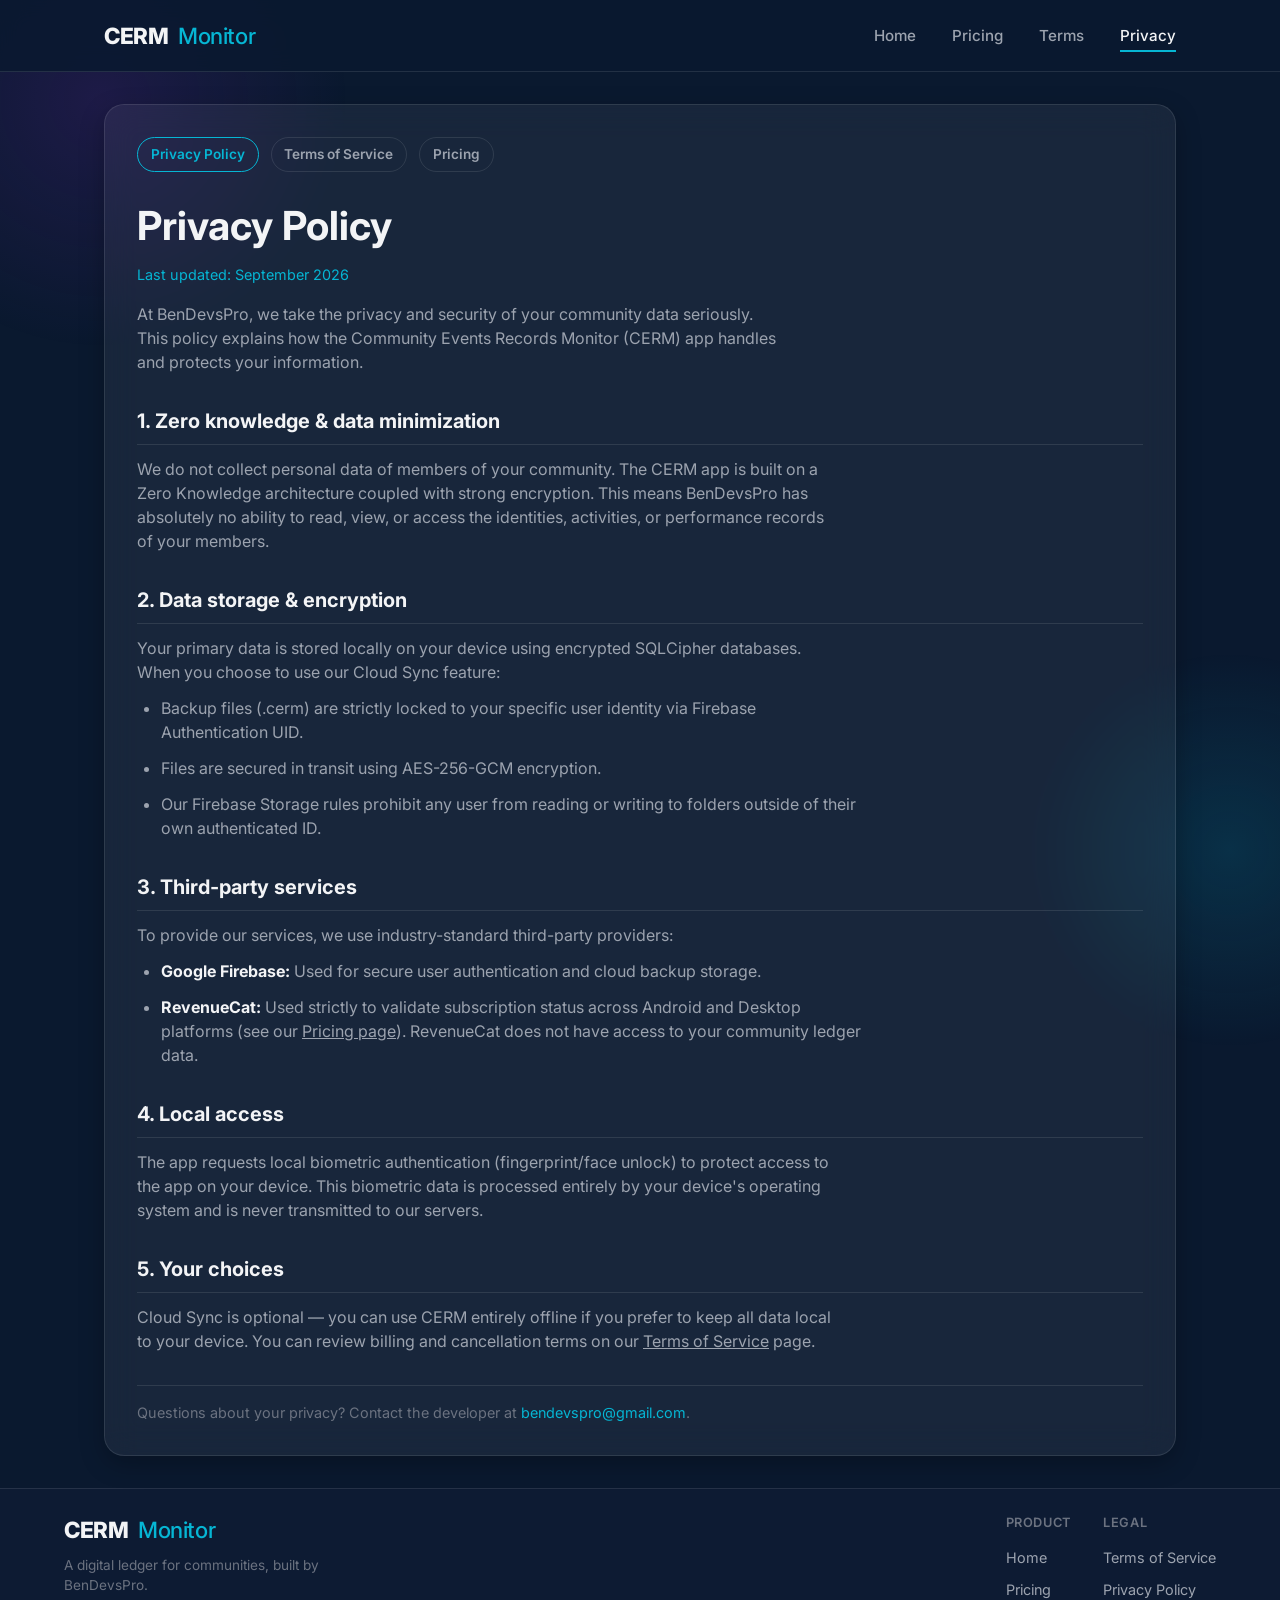
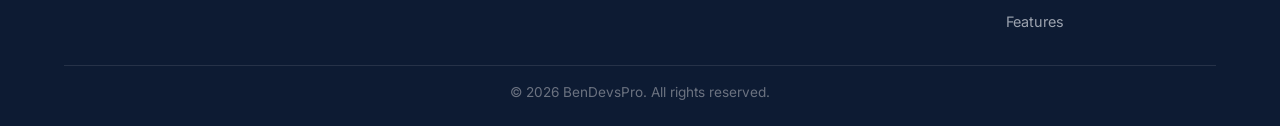
==== privacy-policy.html @ d8074134 "Add files via upload" ====
<!DOCTYPE html>
<html lang="en">
<head>
    <meta charset="UTF-8">
    <meta name="viewport" content="width=device-width, initial-scale=1.0">
    <title>Privacy Policy | CERM</title>
    <meta name="description" content="Privacy Policy for the CERM app — how community data is stored, encrypted, and protected.">
    <link rel="stylesheet" href="styles.css">
    <link href="https://fonts.googleapis.com/css2?family=Inter:wght@400;500;600;800&display=swap" rel="stylesheet">
</head>
<body>
    <a href="#main" class="skip-link">Skip to content</a>

    <header>
        <nav>
            <a href="index.html" class="logo">CERM <span>Monitor</span></a>
            <button class="nav-toggle" aria-label="Toggle navigation" aria-expanded="false">
                <span></span><span></span><span></span>
            </button>
            <ul class="nav-links">
                <li><a href="index.html">Home</a></li>
                <li><a href="subscription.html">Pricing</a></li>
                <li><a href="terms-of-service.html">Terms</a></li>
                <li><a href="privacy-policy.html" class="active">Privacy</a></li>
            </ul>
        </nav>
    </header>

    <main id="main">
        <div class="glass-card legal-content">
            <div class="legal-nav">
                <a href="privacy-policy.html" aria-current="page">Privacy Policy</a>
                <a href="terms-of-service.html">Terms of Service</a>
                <a href="subscription.html">Pricing</a>
            </div>

            <h1>Privacy Policy</h1>
            <div class="last-updated">Last updated: September 2026</div>
            <p class="legal-intro">At BenDevsPro, we take the privacy and security of your community data seriously. This policy explains how the Community Events Records Monitor (CERM) app handles and protects your information.</p>

            <h2>1. Zero knowledge & data minimization</h2>
            <p>We do not collect personal data of members of your community. The CERM app is built on a Zero Knowledge architecture coupled with strong encryption. This means BenDevsPro has absolutely no ability to read, view, or access the identities, activities, or performance records of your members.</p>

            <h2>2. Data storage & encryption</h2>
            <p>Your primary data is stored locally on your device using encrypted SQLCipher databases. When you choose to use our Cloud Sync feature:</p>
            <ul>
                <li>Backup files (.cerm) are strictly locked to your specific user identity via Firebase Authentication UID.</li>
                <li>Files are secured in transit using AES-256-GCM encryption.</li>
                <li>Our Firebase Storage rules prohibit any user from reading or writing to folders outside of their own authenticated ID.</li>
            </ul>

            <h2>3. Third-party services</h2>
            <p>To provide our services, we use industry-standard third-party providers:</p>
            <ul>
                <li><strong>Google Firebase:</strong> Used for secure user authentication and cloud backup storage.</li>
                <li><strong>RevenueCat:</strong> Used strictly to validate subscription status across Android and Desktop platforms (see our <a href="subscription.html">Pricing page</a>). RevenueCat does not have access to your community ledger data.</li>
            </ul>

            <h2>4. Local access</h2>
            <p>The app requests local biometric authentication (fingerprint/face unlock) to protect access to the app on your device. This biometric data is processed entirely by your device's operating system and is never transmitted to our servers.</p>

            <h2>5. Your choices</h2>
            <p>Cloud Sync is optional — you can use CERM entirely offline if you prefer to keep all data local to your device. You can review billing and cancellation terms on our <a href="terms-of-service.html">Terms of Service</a> page.</p>

            <div class="legal-contact">
                Questions about your privacy? Contact the developer at <a href="mailto:bendevspro@gmail.com">bendevspro@gmail.com</a>.
            </div>
        </div>
    </main>

    <footer>
        <div class="footer-inner">
            <div class="footer-brand">
                <a href="index.html" class="logo">CERM <span>Monitor</span></a>
                <p class="footer-tagline">A digital ledger for communities, built by BenDevsPro.</p>
            </div>
            <div class="footer-links-group">
                <div class="footer-col">
                    <h4>Product</h4>
                    <ul>
                        <li><a href="index.html">Home</a></li>
                        <li><a href="subscription.html">Pricing</a></li>
                        <li><a href="index.html#features">Features</a></li>
                    </ul>
                </div>
                <div class="footer-col">
                    <h4>Legal</h4>
                    <ul>
                        <li><a href="terms-of-service.html">Terms of Service</a></li>
                        <li><a href="privacy-policy.html">Privacy Policy</a></li>
                    </ul>
                </div>
            </div>
        </div>
        <p class="footer-bottom">&copy; 2026 BenDevsPro. All rights reserved.</p>
    </footer>

    <script src="script.js"></script>
</body>
</html>
---- styles.css ----
:root {
    /* Brand Colors */
    --navy-bg: #0A192F;
    --navy-card: #112240;
    --purple-grad-start: #6B21A8;
    --purple-grad-end: #3B0764;
    --cyan-accent: #06B6D4;
    --emerald-success: #10B981;
    --amber-accent: #F59E0B;
    --text-primary: #F3F4F6;
    --text-secondary: #9CA3AF;
    --text-muted: #6B7280;

    /* Glassmorphism Variables - Adjusted for better contrast */
    --glass-bg: rgba(255, 255, 255, 0.06);
    --glass-bg-solid: #0D1B33;
    --glass-border: rgba(255, 255, 255, 0.1);

    /* Rhythm */
    --radius-sm: 8px;
    --radius-md: 14px;
    --radius-lg: 20px;
    --header-h: 72px;
}

* {
    margin: 0;
    padding: 0;
    box-sizing: border-box;
    font-family: 'Inter', -apple-system, BlinkMacSystemFont, "Segoe UI", Roboto, sans-serif;
}

html {
    scroll-behavior: smooth;
    scroll-padding-top: calc(var(--header-h) + 16px);
}

body {
    background-color: var(--navy-bg);
    color: var(--text-primary);
    line-height: 1.5; /* Reduced from 1.65 for tighter precision */
    overflow-x: hidden;
}

a { color: inherit; }

/* Skip link (a11y) */
.skip-link {
    position: absolute;
    top: -100px;
    left: 1rem;
    background: var(--cyan-accent);
    color: var(--navy-bg);
    padding: 0.6rem 1rem;
    border-radius: var(--radius-sm);
    font-weight: 600;
    z-index: 2000;
    transition: top 0.2s ease;
}
.skip-link:focus { top: 1rem; }

:focus-visible {
    outline: 2px solid var(--cyan-accent);
    outline-offset: 3px;
    border-radius: 4px;
}

/* Background Ambient Glow */
body::before {
    content: '';
    position: fixed;
    top: -150px;
    left: -150px;
    width: 500px;
    height: 500px;
    background: radial-gradient(circle, rgba(107, 33, 168, 0.2) 0%, rgba(10, 25, 47, 0) 70%);
    z-index: -1;
}

body::after {
    content: '';
    position: fixed;
    bottom: -150px;
    right: -150px;
    width: 400px;
    height: 400px;
    background: radial-gradient(circle, rgba(6, 182, 212, 0.15) 0%, rgba(10, 25, 47, 0) 70%);
    z-index: -1;
}

/* ============ Navigation ============ */
header {
    background: rgba(10, 25, 47, 0.85);
    backdrop-filter: blur(12px);
    -webkit-backdrop-filter: blur(12px);
    border-bottom: 1px solid var(--glass-border);
    position: fixed;
    width: 100%;
    top: 0;
    z-index: 1000;
    height: var(--header-h);
    display: flex;
    align-items: center;
}

nav {
    display: flex;
    justify-content: space-between;
    align-items: center;
    padding: 0 5%;
    max-width: 1200px;
    width: 100%;
    margin: 0 auto;
    position: relative;
}

.logo {
    font-size: 1.4rem;
    font-weight: 800;
    color: var(--text-primary);
    text-decoration: none;
    display: flex;
    align-items: center;
    gap: 10px;
    letter-spacing: -0.02em;
}

.logo span {
    color: var(--cyan-accent);
    font-weight: 500;
}

.nav-links {
    display: flex;
    list-style: none;
    gap: 2.25rem;
    align-items: center;
}

.nav-links a {
    color: var(--text-secondary);
    text-decoration: none;
    font-weight: 500;
    font-size: 0.95rem;
    position: relative;
    padding: 0.3rem 0;
    transition: color 0.25s ease;
}

.nav-links a::after {
    content: '';
    position: absolute;
    left: 0;
    bottom: -2px;
    width: 0;
    height: 2px;
    background: var(--cyan-accent);
    transition: width 0.25s ease;
}

.nav-links a:hover, .nav-links a.active {
    color: var(--text-primary);
}

.nav-links a:hover::after, .nav-links a.active::after {
    width: 100%;
}

/* Hamburger toggle (hidden on desktop) */
.nav-toggle {
    display: none;
    background: transparent;
    border: none;
    cursor: pointer;
    width: 40px;
    height: 40px;
    padding: 8px;
    flex-direction: column;
    justify-content: space-between;
    z-index: 1100;
}

.nav-toggle span {
    display: block;
    height: 2px;
    width: 100%;
    background: var(--text-primary);
    border-radius: 2px;
    transition: transform 0.28s ease, opacity 0.28s ease;
}

.nav-toggle[aria-expanded="true"] span:nth-child(1) {
    transform: translateY(9px) rotate(45deg);
}
.nav-toggle[aria-expanded="true"] span:nth-child(2) {
    opacity: 0;
}
.nav-toggle[aria-expanded="true"] span:nth-child(3) {
    transform: translateY(-9px) rotate(-45deg);
}

/* ============ Buttons ============ */
.btn {
    padding: 0.7rem 1.4rem;
    border-radius: var(--radius-sm);
    text-decoration: none;
    font-weight: 600;
    font-size: 0.95rem;
    transition: transform 0.2s ease, box-shadow 0.2s ease, background 0.2s ease;
    cursor: pointer;
    border: none;
    display: inline-flex;
    align-items: center;
    justify-content: center;
    gap: 0.5rem;
}

.btn-primary {
    background: linear-gradient(135deg, var(--purple-grad-start), var(--purple-grad-end));
    color: white;
    box-shadow: 0 4px 15px rgba(107, 33, 168, 0.4);
}

.btn-primary:hover {
    transform: translateY(-2px);
    box-shadow: 0 6px 20px rgba(107, 33, 168, 0.6);
}

.btn-outline {
    background: transparent;
    border: 1px solid var(--cyan-accent);
    color: var(--cyan-accent);
}

.btn-outline:hover {
    background: rgba(6, 182, 212, 0.1);
    transform: translateY(-2px);
}

.btn:active { transform: translateY(0); }

/* ============ Layout Utilities ============ */
main {
    margin-top: var(--header-h);
    min-height: calc(100vh - var(--header-h) - 100px);
    padding: 2rem 5%;
    max-width: 1200px;
    margin-left: auto;
    margin-right: auto;
}

.glass-card {
    background: var(--glass-bg);
    backdrop-filter: blur(16px);
    -webkit-backdrop-filter: blur(16px);
    border: 1px solid var(--glass-border);
    border-radius: var(--radius-lg);
    padding: 2rem;
    box-shadow: 0 8px 24px rgba(0,0,0, 0.25);
}

/* ============ Hero ============ */
.hero {
    text-align: center;
    padding: 2rem 0 2.5rem;
}

.hero-eyebrow {
    color: var(--cyan-accent);
    font-weight: 600;
    font-size: 0.9rem;
    margin-bottom: 0.75rem;
    display: inline-block;
}

.hero h1 {
    font-size: clamp(2.2rem, 5vw, 3.5rem);
    line-height: 1.15;
    margin-bottom: 1rem;
    letter-spacing: -0.02em;
}

.hero h1 .accent { color: var(--cyan-accent); }

.hero p {
    color: var(--text-secondary);
    font-size: clamp(1.05rem, 2vw, 1.2rem);
    max-width: 600px;
    margin: 0 auto 2rem auto;
}

.hero-actions {
    display: flex;
    gap: 1rem;
    justify-content: center;
    flex-wrap: wrap;
}

.hero-stats {
    display: flex;
    gap: 2rem;
    justify-content: center;
    margin-top: 2.5rem;
    flex-wrap: wrap;
}

.hero-stats div {
    text-align: center;
}

.hero-stats strong {
    display: block;
    font-size: 1.6rem;
    color: var(--text-primary);
}

.hero-stats span {
    color: var(--text-muted);
    font-size: 0.85rem;
}

/* ============ Feature / Section Cards ============ */
.section-heading {
    text-align: center;
    margin-bottom: 1.5rem;
}

.section-heading h2 {
    font-size: clamp(1.6rem, 3vw, 2.1rem);
    margin-bottom: 0.5rem;
}

.section-heading p {
    color: var(--text-secondary);
    max-width: 520px;
    margin: 0 auto;
}

.feature-grid {
    display: grid;
    grid-template-columns: repeat(auto-fit, minmax(280px, 1fr));
    gap: 1.25rem;
    margin-top: 1.5rem;
}

.feature-card {
    background: var(--glass-bg);
    backdrop-filter: blur(16px);
    -webkit-backdrop-filter: blur(16px);
    border: 1px solid var(--glass-border);
    border-radius: var(--radius-lg);
    padding: 1.5rem;
    transition: transform 0.25s ease, border-color 0.25s ease;
}

.feature-card:hover {
    transform: translateY(-4px);
    border-color: rgba(6, 182, 212, 0.45);
}

.feature-icon {
    width: 40px;
    height: 40px;
    border-radius: 10px;
    display: flex;
    align-items: center;
    justify-content: center;
    font-size: 1.2rem;
    margin-bottom: 1rem;
}

.feature-card h3 {
    font-size: 1.1rem;
    margin-bottom: 0.5rem;
    color: var(--text-primary);
}

.feature-card p {
    color: var(--text-secondary);
    font-size: 0.95rem;
}

/* CTA banner */
.cta-banner {
    margin-top: 2.5rem;
    text-align: center;
    padding: 2rem 1.5rem;
    border-radius: var(--radius-lg);
    background: linear-gradient(135deg, rgba(107, 33, 168, 0.35), rgba(6, 182, 212, 0.15));
    border: 1px solid var(--glass-border);
}

.cta-banner h2 {
    font-size: clamp(1.4rem, 3vw, 1.9rem);
    margin-bottom: 0.5rem;
}

.cta-banner p {
    color: var(--text-secondary);
    margin-bottom: 1.5rem;
}

/* ============ Typography for Legal Pages ============ */
.legal-content h1 {
    font-size: clamp(2rem, 4vw, 2.5rem);
    margin-bottom: 0.5rem;
    color: var(--text-primary);
}

.legal-content .last-updated {
    color: var(--cyan-accent);
    margin-bottom: 1rem;
    font-size: 0.9rem;
}

.legal-content .legal-intro {
    color: var(--text-secondary);
    margin-bottom: 2rem;
    max-width: 640px;
}

.legal-content h2 {
    color: var(--text-primary);
    margin-top: 2rem;
    margin-bottom: 0.75rem;
    font-size: 1.25rem;
    border-bottom: 1px solid var(--glass-border);
    padding-bottom: 0.5rem;
}

.legal-content p, .legal-content li {
    color: var(--text-secondary);
    margin-bottom: 0.75rem;
    max-width: 70ch;
}

.legal-content ul {
    margin-left: 1.5rem;
    margin-bottom: 1.5rem;
}

.legal-content strong { color: var(--text-primary); }

.legal-nav {
    display: flex;
    gap: 0.75rem;
    flex-wrap: wrap;
    margin-bottom: 1.5rem;
}

.legal-nav a {
    text-decoration: none;
    font-size: 0.85rem;
    font-weight: 600;
    color: var(--text-secondary);
    padding: 0.4rem 0.8rem;
    border-radius: 20px;
    border: 1px solid var(--glass-border);
    transition: all 0.2s ease;
}

.legal-nav a:hover, .legal-nav a[aria-current="page"] {
    color: var(--cyan-accent);
    border-color: var(--cyan-accent);
}

.legal-contact {
    margin-top: 2rem;
    padding-top: 1rem;
    border-top: 1px solid var(--glass-border);
    font-size: 0.9rem;
    color: var(--text-muted);
}

.legal-contact a {
    color: var(--cyan-accent);
    text-decoration: none;
}

/* ============ Pricing ============ */
.pricing-grid {
    display: grid;
    grid-template-columns: repeat(auto-fit, minmax(260px, 1fr));
    gap: 1.25rem;
    margin-top: 2rem;
    align-items: stretch;
}

.pricing-card {
    text-align: center;
    transition: transform 0.3s ease, border-color 0.3s ease;
    display: flex;
    flex-direction: column;
    padding: 1.5rem;
}

.pricing-card:hover {
    transform: translateY(-4px);
}

.pricing-card h3 {
    font-size: 1.1rem;
    letter-spacing: 0.01em;
}

.price {
    font-size: 2.5rem;
    font-weight: 800;
    color: var(--text-primary);
    margin: 0.5rem 0 0.25rem;
}

.price-sub {
    color: var(--cyan-accent);
    font-size: 0.85rem;
    min-height: 1.2em;
}

.features-list {
    list-style: none;
    margin: 1.5rem 0;
    text-align: left;
    color: var(--text-secondary);
    flex-grow: 1;
}

.features-list li {
    margin-bottom: 0.6rem;
    display: flex;
    align-items: flex-start;
    gap: 10px;
    font-size: 0.95rem;
}

.features-list li::before {
    content: '✓';
    color: var(--emerald-success);
    font-weight: bold;
    flex-shrink: 0;
}

.tier-gold {
    border: 1px solid rgba(245, 158, 11, 0.3);
}

.tier-platinum {
    border: 1px solid var(--cyan-accent);
    box-shadow: 0 0 25px rgba(6, 182, 212, 0.15);
    position: relative;
}

.tier-badge {
    background: var(--cyan-accent);
    color: var(--navy-bg);
    padding: 3px 10px;
    border-radius: 20px;
    font-size: 0.75rem;
    font-weight: 700;
    display: inline-block;
    margin-bottom: 8px;
    letter-spacing: 0.02em;
    align-self: center;
}

.pricing-note {
    text-align: center;
    color: var(--text-muted);
    font-size: 0.9rem;
    margin-top: 2rem;
}

.pricing-note a {
    color: var(--cyan-accent);
    text-decoration: none;
}

/* ============ Footer ============ */
footer {
    border-top: 1px solid var(--glass-border);
    padding: 1.5rem 5% 1.5rem;
    background: var(--glass-bg-solid);
}

.footer-inner {
    max-width: 1200px;
    margin: 0 auto;
    display: flex;
    justify-content: space-between;
    align-items: flex-start;
    flex-wrap: wrap;
    gap: 2rem;
}

.footer-brand .logo { margin-bottom: 0.5rem; }

.footer-tagline {
    color: var(--text-muted);
    font-size: 0.85rem;
    max-width: 260px;
}

.footer-links-group {
    display: flex;
    gap: 2rem;
    flex-wrap: wrap;
}

.footer-col h4 {
    font-size: 0.8rem;
    text-transform: uppercase;
    letter-spacing: 0.05em;
    color: var(--text-muted);
    margin-bottom: 0.75rem;
    font-weight: 600;
}

.footer-col ul {
    list-style: none;
}

.footer-col li {
    margin-bottom: 0.5rem;
}

.footer-col a {
    color: var(--text-secondary);
    text-decoration: none;
    font-size: 0.9rem;
    transition: color 0.2s ease;
}

.footer-col a:hover { color: var(--cyan-accent); }

.footer-bottom {
    max-width: 1200px;
    margin: 1.5rem auto 0;
    padding-top: 1rem;
    border-top: 1px solid var(--glass-border);
    color: var(--text-muted);
    font-size: 0.85rem;
    text-align: center;
}

/* ============ Mobile Responsive ============ */
@media (max-width: 860px) {
    .nav-toggle {
        display: flex;
    }

    .nav-links {
        position: fixed;
        top: var(--header-h);
        left: 0;
        right: 0;
        flex-direction: column;
        align-items: flex-start;
        gap: 0;
        background: var(--glass-bg-solid);
        border-bottom: 1px solid var(--glass-border);
        max-height: 0;
        overflow: hidden;
        transition: max-height 0.3s ease;
    }

    .nav-links.open {
        max-height: 400px;
    }

    .nav-links li {
        width: 100%;
    }

    .nav-links a {
        display: block;
        width: 100%;
        padding: 1rem 5%;
        border-bottom: 1px solid rgba(255,255,255,0.05);
    }

    .nav-links a::after { display: none; }

    main {
        padding: 2rem 6%;
    }

    .glass-card, .feature-card {
        padding: 1.25rem;
    }

    .hero-actions {
        flex-direction: column;
        align-items: stretch;
    }

    .hero-actions .btn {
        width: 100%;
    }

    .footer-inner {
        flex-direction: column;
    }

    .footer-links-group {
        gap: 2rem;
    }

    .pricing-card:hover {
        transform: none;
    }
}

@media (max-width: 480px) {
    .hero-stats {
        gap: 1.25rem;
    }
}
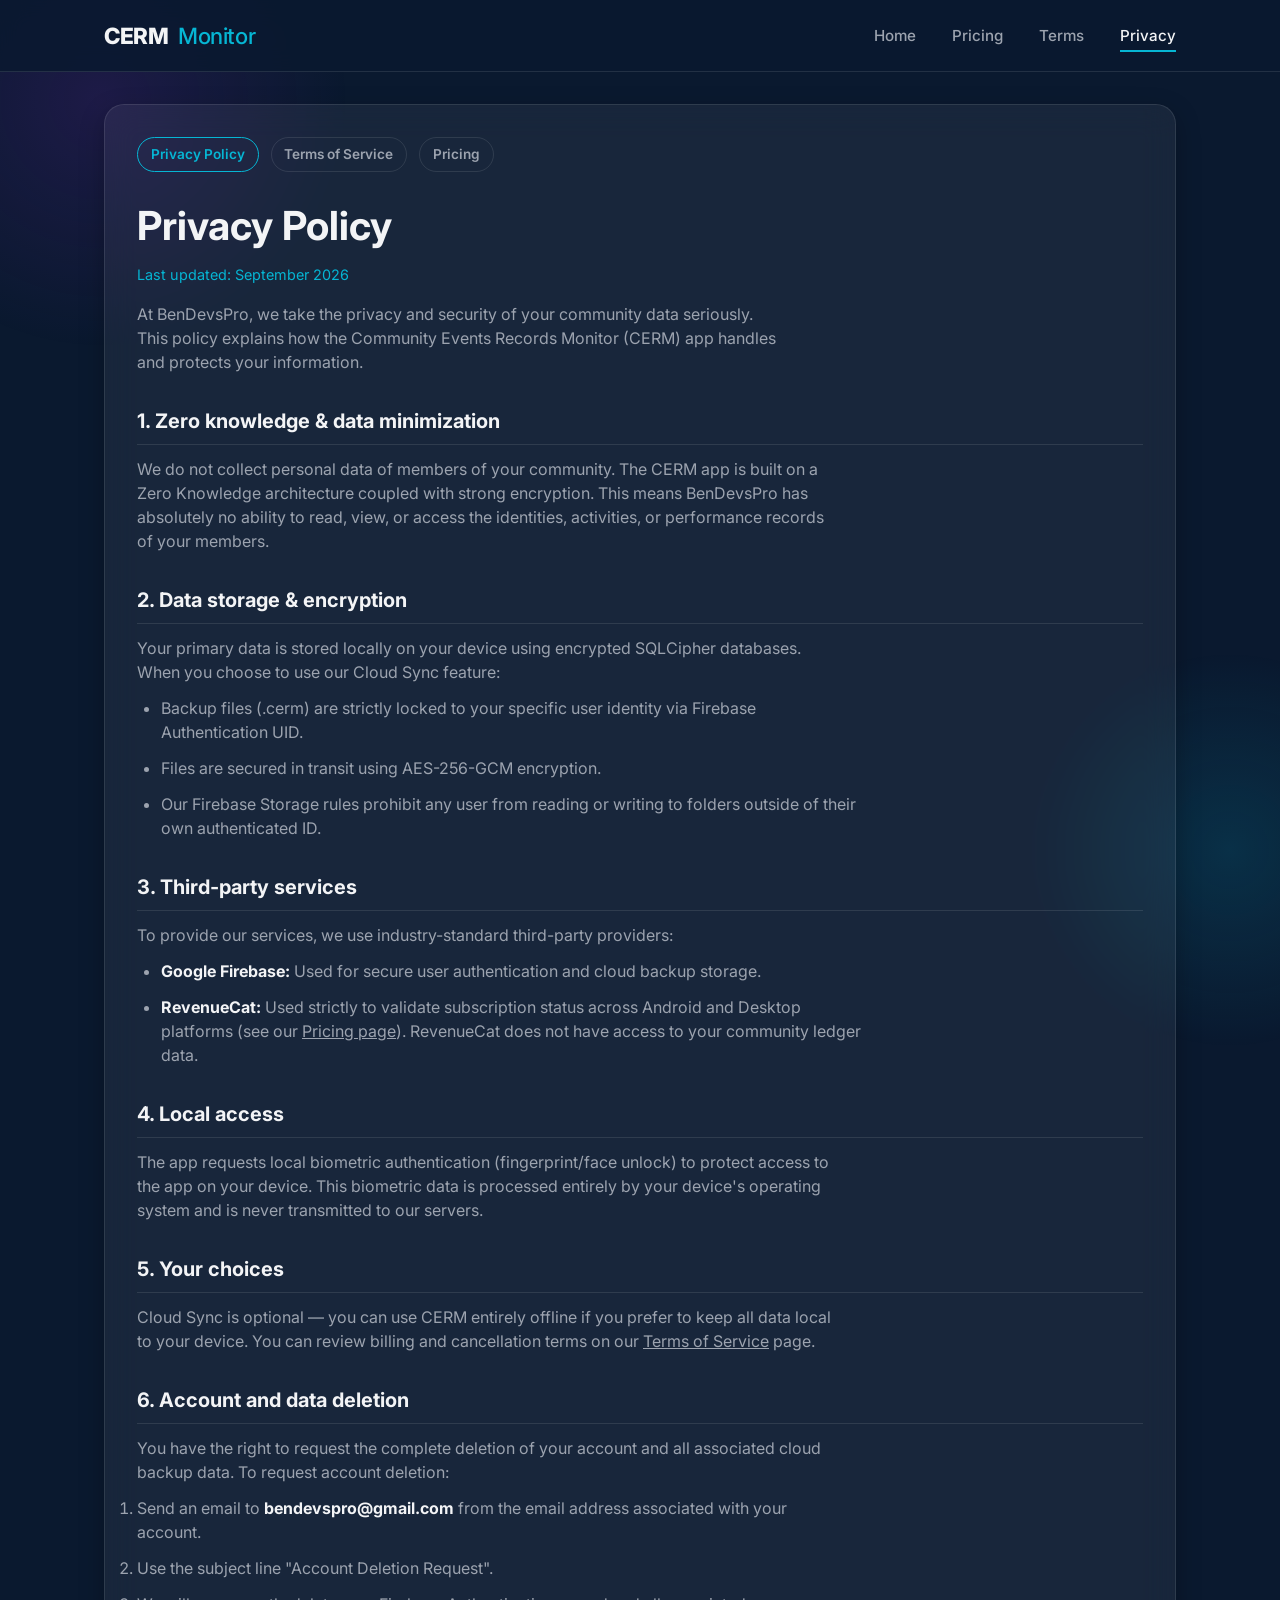
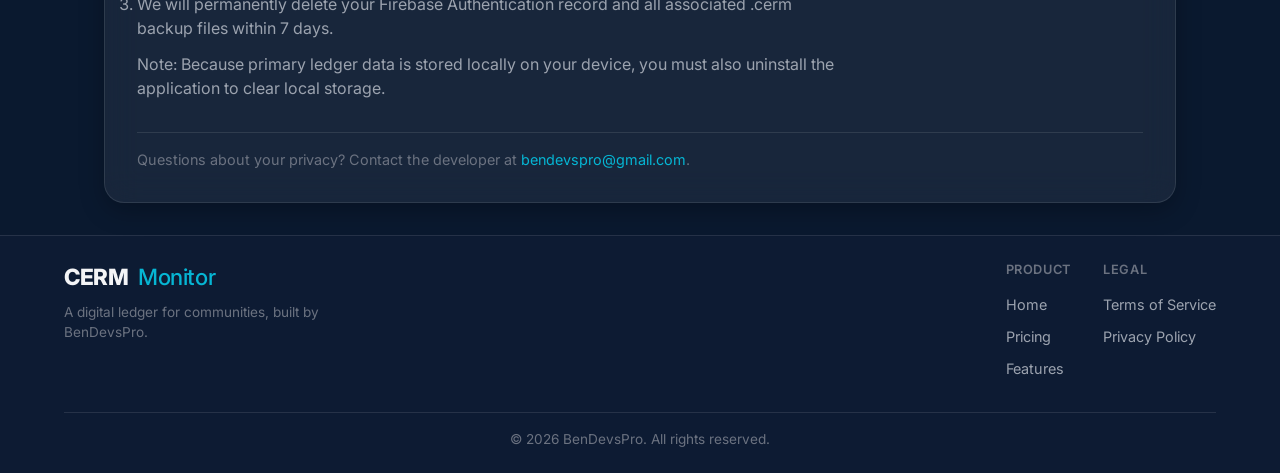
==== commit 84b33905: "Update privacy-policy.html Account deletion" ====
--- a/privacy-policy.html
+++ b/privacy-policy.html
@@ -62,6 +62,15 @@
             <h2>5. Your choices</h2>
             <p>Cloud Sync is optional — you can use CERM entirely offline if you prefer to keep all data local to your device. You can review billing and cancellation terms on our <a href="terms-of-service.html">Terms of Service</a> page.</p>
 
+            <h2>6. Account and data deletion</h2>
+            <p>You have the right to request the complete deletion of your account and all associated cloud backup data. To request account deletion:</p>
+            <ol>
+                <li>Send an email to <strong>bendevspro@gmail.com</strong> from the email address associated with your account.</li>
+                <li>Use the subject line "Account Deletion Request".</li>
+                <li>We will permanently delete your Firebase Authentication record and all associated .cerm backup files within 7 days.</li>
+            </ol>
+            <p>Note: Because primary ledger data is stored locally on your device, you must also uninstall the application to clear local storage.</p>
+
             <div class="legal-contact">
                 Questions about your privacy? Contact the developer at <a href="mailto:bendevspro@gmail.com">bendevspro@gmail.com</a>.
             </div>
@@ -97,4 +106,4 @@
 
     <script src="script.js"></script>
 </body>
-</html>+</html>
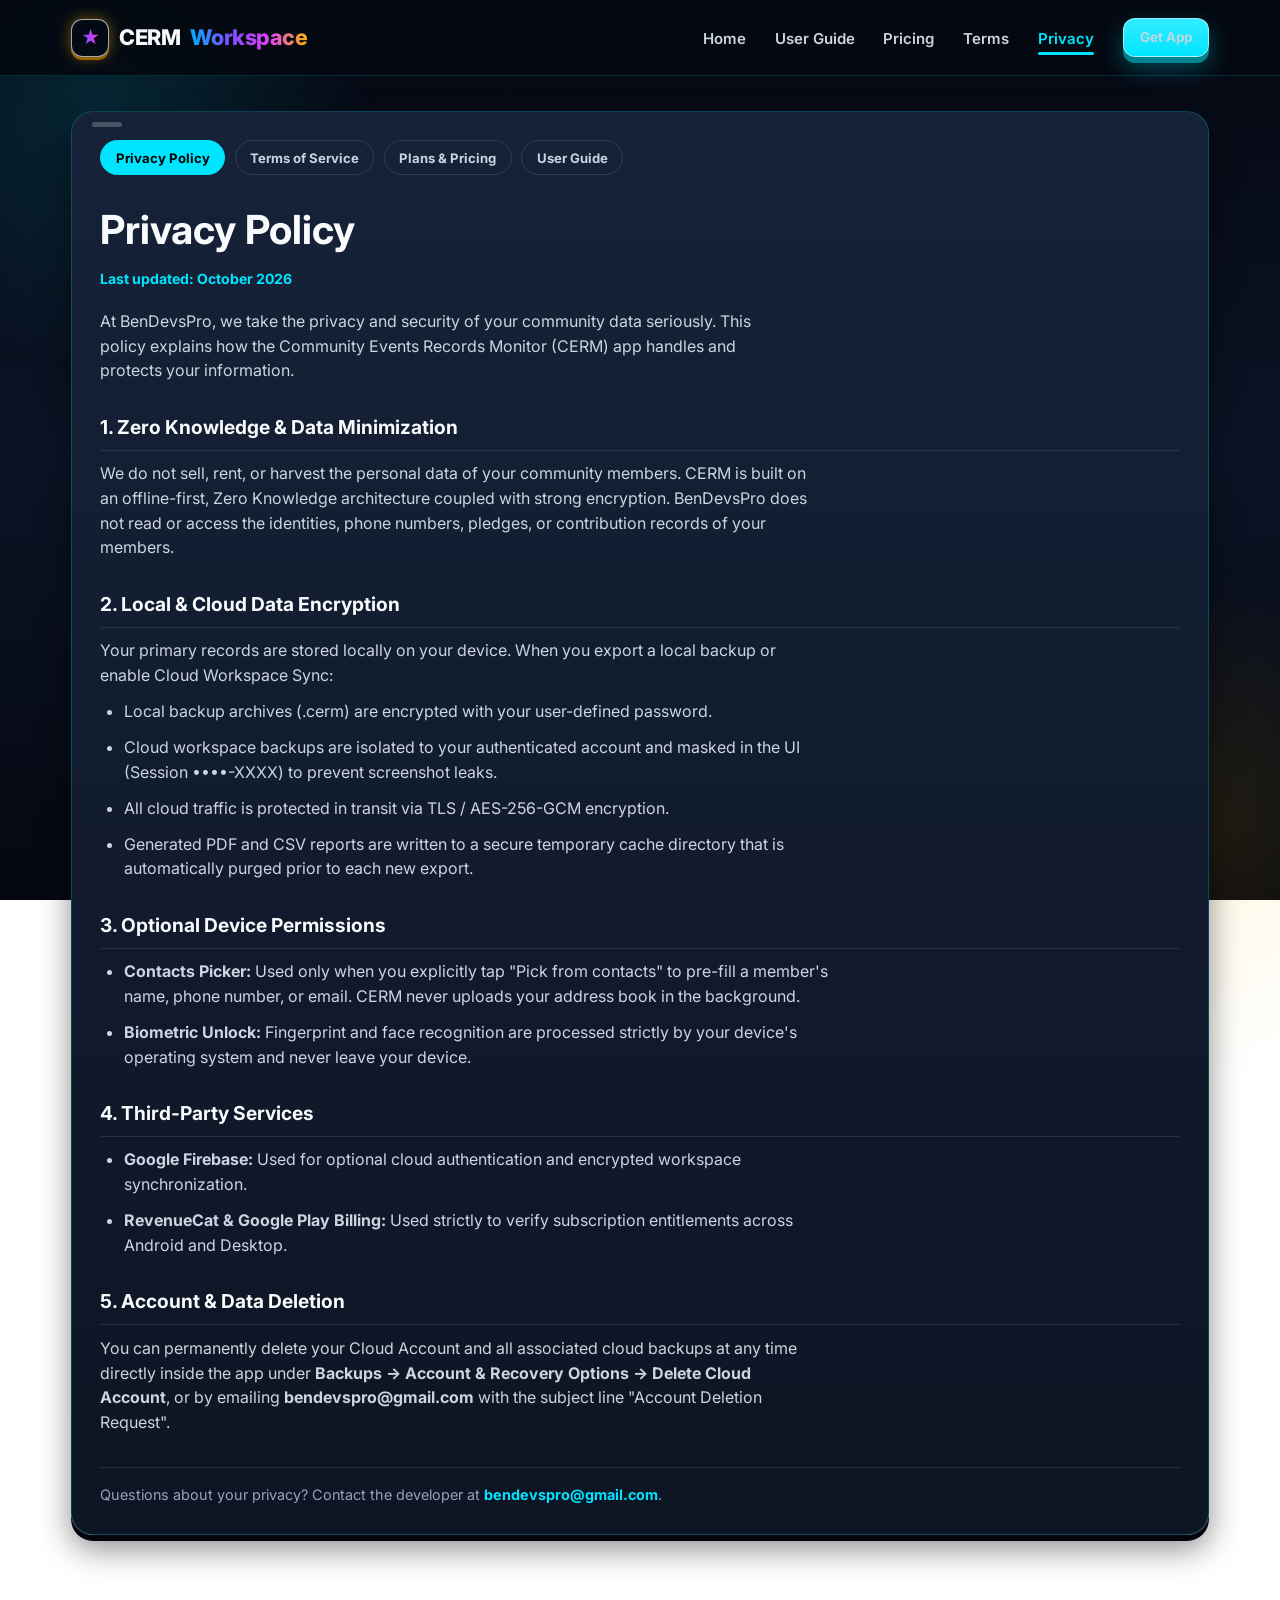
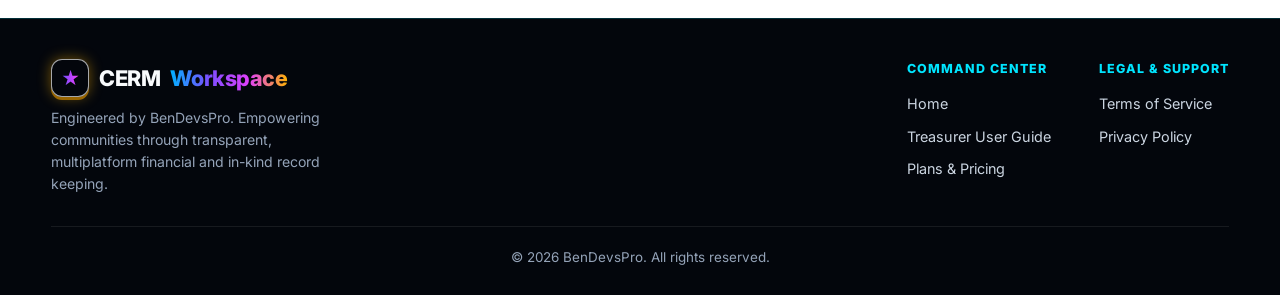
==== commit f7b934a0: "Add files via upload" ====
--- a/privacy-policy.html
+++ b/privacy-policy.html
@@ -4,24 +4,34 @@
     <meta charset="UTF-8">
     <meta name="viewport" content="width=device-width, initial-scale=1.0">
     <title>Privacy Policy | CERM</title>
-    <meta name="description" content="Privacy Policy for the CERM app — how community data is stored, encrypted, and protected.">
+    <meta name="description" content="Privacy Policy for the CERM app — how community financial and in-kind data is stored, encrypted, and protected.">
+    <link rel="icon" type="image/svg+xml" href="favicon.svg">
     <link rel="stylesheet" href="styles.css">
-    <link href="https://fonts.googleapis.com/css2?family=Inter:wght@400;500;600;800&display=swap" rel="stylesheet">
+    <link href="https://fonts.googleapis.com/css2?family=Inter:wght@400;500;600;700;800&display=swap" rel="stylesheet">
 </head>
 <body>
     <a href="#main" class="skip-link">Skip to content</a>
 
     <header>
         <nav>
-            <a href="index.html" class="logo">CERM <span>Monitor</span></a>
+            <a href="index.html" class="logo">
+                <span class="logo-medallion">★</span>
+                CERM <span>Workspace</span>
+            </a>
             <button class="nav-toggle" aria-label="Toggle navigation" aria-expanded="false">
                 <span></span><span></span><span></span>
             </button>
             <ul class="nav-links">
                 <li><a href="index.html">Home</a></li>
+                <li><a href="user-guide.html">User Guide</a></li>
                 <li><a href="subscription.html">Pricing</a></li>
                 <li><a href="terms-of-service.html">Terms</a></li>
                 <li><a href="privacy-policy.html" class="active">Privacy</a></li>
+                <li>
+                    <a href="https://play.google.com/store/apps/details?id=com.bendevspro.communityeventsrecordsmonitor" target="_blank" rel="noopener" class="btn btn-primary nav-cta-btn">
+                        Get App
+                    </a>
+                </li>
             </ul>
         </nav>
     </header>
@@ -31,45 +41,40 @@
             <div class="legal-nav">
                 <a href="privacy-policy.html" aria-current="page">Privacy Policy</a>
                 <a href="terms-of-service.html">Terms of Service</a>
-                <a href="subscription.html">Pricing</a>
+                <a href="subscription.html">Plans &amp; Pricing</a>
+                <a href="user-guide.html">User Guide</a>
             </div>
 
             <h1>Privacy Policy</h1>
-            <div class="last-updated">Last updated: September 2026</div>
+            <div class="last-updated">Last updated: October 2026</div>
             <p class="legal-intro">At BenDevsPro, we take the privacy and security of your community data seriously. This policy explains how the Community Events Records Monitor (CERM) app handles and protects your information.</p>
 
-            <h2>1. Zero knowledge & data minimization</h2>
-            <p>We do not collect personal data of members of your community. The CERM app is built on a Zero Knowledge architecture coupled with strong encryption. This means BenDevsPro has absolutely no ability to read, view, or access the identities, activities, or performance records of your members.</p>
+            <h2>1. Zero Knowledge &amp; Data Minimization</h2>
+            <p>We do not sell, rent, or harvest the personal data of your community members. CERM is built on an offline-first, Zero Knowledge architecture coupled with strong encryption. BenDevsPro does not read or access the identities, phone numbers, pledges, or contribution records of your members.</p>
 
-            <h2>2. Data storage & encryption</h2>
-            <p>Your primary data is stored locally on your device using encrypted SQLCipher databases. When you choose to use our Cloud Sync feature:</p>
+            <h2>2. Local &amp; Cloud Data Encryption</h2>
+            <p>Your primary records are stored locally on your device. When you export a local backup or enable Cloud Workspace Sync:</p>
             <ul>
-                <li>Backup files (.cerm) are strictly locked to your specific user identity via Firebase Authentication UID.</li>
-                <li>Files are secured in transit using AES-256-GCM encryption.</li>
-                <li>Our Firebase Storage rules prohibit any user from reading or writing to folders outside of their own authenticated ID.</li>
+                <li>Local backup archives (<code>.cerm</code>) are encrypted with your user-defined password.</li>
+                <li>Cloud workspace backups are isolated to your authenticated account and masked in the UI (<code>Session ••••-XXXX</code>) to prevent screenshot leaks.</li>
+                <li>All cloud traffic is protected in transit via TLS / AES-256-GCM encryption.</li>
+                <li>Generated PDF and CSV reports are written to a secure temporary cache directory that is automatically purged prior to each new export.</li>
             </ul>
 
-            <h2>3. Third-party services</h2>
-            <p>To provide our services, we use industry-standard third-party providers:</p>
+            <h2>3. Optional Device Permissions</h2>
             <ul>
-                <li><strong>Google Firebase:</strong> Used for secure user authentication and cloud backup storage.</li>
-                <li><strong>RevenueCat:</strong> Used strictly to validate subscription status across Android and Desktop platforms (see our <a href="subscription.html">Pricing page</a>). RevenueCat does not have access to your community ledger data.</li>
+                <li><strong>Contacts Picker:</strong> Used only when you explicitly tap "Pick from contacts" to pre-fill a member's name, phone number, or email. CERM never uploads your address book in the background.</li>
+                <li><strong>Biometric Unlock:</strong> Fingerprint and face recognition are processed strictly by your device's operating system and never leave your device.</li>
             </ul>
 
-            <h2>4. Local access</h2>
-            <p>The app requests local biometric authentication (fingerprint/face unlock) to protect access to the app on your device. This biometric data is processed entirely by your device's operating system and is never transmitted to our servers.</p>
+            <h2>4. Third-Party Services</h2>
+            <ul>
+                <li><strong>Google Firebase:</strong> Used for optional cloud authentication and encrypted workspace synchronization.</li>
+                <li><strong>RevenueCat &amp; Google Play Billing:</strong> Used strictly to verify subscription entitlements across Android and Desktop.</li>
+            </ul>
 
-            <h2>5. Your choices</h2>
-            <p>Cloud Sync is optional — you can use CERM entirely offline if you prefer to keep all data local to your device. You can review billing and cancellation terms on our <a href="terms-of-service.html">Terms of Service</a> page.</p>
-
-            <h2>6. Account and data deletion</h2>
-            <p>You have the right to request the complete deletion of your account and all associated cloud backup data. To request account deletion:</p>
-            <ol>
-                <li>Send an email to <strong>bendevspro@gmail.com</strong> from the email address associated with your account.</li>
-                <li>Use the subject line "Account Deletion Request".</li>
-                <li>We will permanently delete your Firebase Authentication record and all associated .cerm backup files within 7 days.</li>
-            </ol>
-            <p>Note: Because primary ledger data is stored locally on your device, you must also uninstall the application to clear local storage.</p>
+            <h2>5. Account &amp; Data Deletion</h2>
+            <p>You can permanently delete your Cloud Account and all associated cloud backups at any time directly inside the app under <strong>Backups → Account &amp; Recovery Options → Delete Cloud Account</strong>, or by emailing <strong>bendevspro@gmail.com</strong> with the subject line "Account Deletion Request".</p>
 
             <div class="legal-contact">
                 Questions about your privacy? Contact the developer at <a href="mailto:bendevspro@gmail.com">bendevspro@gmail.com</a>.
@@ -80,20 +85,23 @@
     <footer>
         <div class="footer-inner">
             <div class="footer-brand">
-                <a href="index.html" class="logo">CERM <span>Monitor</span></a>
-                <p class="footer-tagline">A digital ledger for communities, built by BenDevsPro.</p>
+                <a href="index.html" class="logo">
+                    <span class="logo-medallion">★</span>
+                    CERM <span>Workspace</span>
+                </a>
+                <p class="footer-tagline">Engineered by BenDevsPro. Empowering communities through transparent, multiplatform financial and in-kind record keeping.</p>
             </div>
             <div class="footer-links-group">
                 <div class="footer-col">
-                    <h4>Product</h4>
+                    <h4>Command Center</h4>
                     <ul>
                         <li><a href="index.html">Home</a></li>
-                        <li><a href="subscription.html">Pricing</a></li>
-                        <li><a href="index.html#features">Features</a></li>
+                        <li><a href="user-guide.html">Treasurer User Guide</a></li>
+                        <li><a href="subscription.html">Plans &amp; Pricing</a></li>
                     </ul>
                 </div>
                 <div class="footer-col">
-                    <h4>Legal</h4>
+                    <h4>Legal &amp; Support</h4>
                     <ul>
                         <li><a href="terms-of-service.html">Terms of Service</a></li>
                         <li><a href="privacy-policy.html">Privacy Policy</a></li>
@@ -106,4 +114,4 @@
 
     <script src="script.js"></script>
 </body>
-</html>
+</html>
--- a/styles.css
+++ b/styles.css
@@ -1,26 +1,41 @@
 :root {
-    /* Brand Colors */
-    --navy-bg: #0A192F;
-    --navy-card: #112240;
-    --purple-grad-start: #6B21A8;
-    --purple-grad-end: #3B0764;
-    --cyan-accent: #06B6D4;
+    /* CERM 3D Casual Gaming & Security Vault Palette */
+    --vault-bg-top: #050811;
+    --vault-bg-mid: #0B1325;
+    --vault-bg-bottom: #111C33;
+    --vault-card-top: #162238;
+    --vault-card-bottom: #0D1524;
+    --vault-lip-dark: #03050B;
+
+    /* Official PDF Report Accent Colors */
+    --cerm-navy: #0F2A47;
+    --cerm-teal: #0E8A8F;
+
+    /* Neon & Podium Accents */
+    --cyan-accent: #00E5FF;
+    --cyan-lip: #00838F;
+    --gold-accent: #FFB300;
+    --gold-light: #FFD54F;
+    --gold-lip: #996500;
+    --silver-accent: #90A4AE;
+    --bronze-accent: #CD7F32;
     --emerald-success: #10B981;
-    --amber-accent: #F59E0B;
-    --text-primary: #F3F4F6;
-    --text-secondary: #9CA3AF;
-    --text-muted: #6B7280;
-
-    /* Glassmorphism Variables - Adjusted for better contrast */
-    --glass-bg: rgba(255, 255, 255, 0.06);
-    --glass-bg-solid: #0D1B33;
-    --glass-border: rgba(255, 255, 255, 0.1);
-
-    /* Rhythm */
-    --radius-sm: 8px;
-    --radius-md: 14px;
-    --radius-lg: 20px;
-    --header-h: 72px;
+    --emerald-lip: #065F46;
+    --purple-accent: #AB47BC;
+    --coral-accent: #FF5252;
+
+    --text-primary: #F8FAFC;
+    --text-secondary: #CBD5E1;
+    --text-muted: #94A3B8;
+
+    --glass-border: rgba(0, 229, 255, 0.22);
+    --card-border-subtle: rgba(255, 255, 255, 0.12);
+
+    --radius-sm: 10px;
+    --radius-md: 16px;
+    --radius-lg: 22px;
+    --radius-xl: 26px;
+    --header-h: 76px;
 }
 
 * {
@@ -32,17 +47,21 @@
 
 html {
     scroll-behavior: smooth;
-    scroll-padding-top: calc(var(--header-h) + 16px);
+    scroll-padding-top: calc(var(--header-h) + 20px);
 }
 
 body {
-    background-color: var(--navy-bg);
+    background: linear-gradient(180deg, var(--vault-bg-top) 0%, var(--vault-bg-mid) 50%, var(--vault-bg-top) 100%);
+    background-attachment: fixed;
     color: var(--text-primary);
-    line-height: 1.5; /* Reduced from 1.65 for tighter precision */
+    line-height: 1.55;
     overflow-x: hidden;
 }
 
-a { color: inherit; }
+a {
+    color: inherit;
+    text-decoration: none;
+}
 
 /* Skip link (a11y) */
 .skip-link {
@@ -50,10 +69,10 @@
     top: -100px;
     left: 1rem;
     background: var(--cyan-accent);
-    color: var(--navy-bg);
-    padding: 0.6rem 1rem;
+    color: #000;
+    padding: 0.65rem 1.1rem;
     border-radius: var(--radius-sm);
-    font-weight: 600;
+    font-weight: 800;
     z-index: 2000;
     transition: top 0.2s ease;
 }
@@ -62,38 +81,40 @@
 :focus-visible {
     outline: 2px solid var(--cyan-accent);
     outline-offset: 3px;
-    border-radius: 4px;
-}
-
-/* Background Ambient Glow */
+    border-radius: 6px;
+}
+
+/* Ambient Vault Glow Orbs */
 body::before {
     content: '';
     position: fixed;
-    top: -150px;
-    left: -150px;
-    width: 500px;
-    height: 500px;
-    background: radial-gradient(circle, rgba(107, 33, 168, 0.2) 0%, rgba(10, 25, 47, 0) 70%);
+    top: -180px;
+    left: -180px;
+    width: 560px;
+    height: 560px;
+    background: radial-gradient(circle, rgba(0, 229, 255, 0.13) 0%, rgba(5, 8, 17, 0) 70%);
+    pointer-events: none;
     z-index: -1;
 }
 
 body::after {
     content: '';
     position: fixed;
-    bottom: -150px;
-    right: -150px;
-    width: 400px;
-    height: 400px;
-    background: radial-gradient(circle, rgba(6, 182, 212, 0.15) 0%, rgba(10, 25, 47, 0) 70%);
+    bottom: -180px;
+    right: -180px;
+    width: 520px;
+    height: 520px;
+    background: radial-gradient(circle, rgba(255, 179, 0, 0.11) 0%, rgba(5, 8, 17, 0) 70%);
+    pointer-events: none;
     z-index: -1;
 }
 
-/* ============ Navigation ============ */
+/* ============ Header & Navigation ============ */
 header {
-    background: rgba(10, 25, 47, 0.85);
-    backdrop-filter: blur(12px);
-    -webkit-backdrop-filter: blur(12px);
-    border-bottom: 1px solid var(--glass-border);
+    background: rgba(5, 8, 17, 0.88);
+    backdrop-filter: blur(16px);
+    -webkit-backdrop-filter: blur(16px);
+    border-bottom: 1px solid rgba(0, 229, 255, 0.16);
     position: fixed;
     width: 100%;
     top: 0;
@@ -107,74 +128,90 @@
     display: flex;
     justify-content: space-between;
     align-items: center;
-    padding: 0 5%;
-    max-width: 1200px;
+    padding: 0 4%;
+    max-width: 1240px;
     width: 100%;
     margin: 0 auto;
-    position: relative;
 }
 
 .logo {
-    font-size: 1.4rem;
+    font-size: 1.35rem;
     font-weight: 800;
     color: var(--text-primary);
-    text-decoration: none;
-    display: flex;
+    display: inline-flex;
     align-items: center;
     gap: 10px;
     letter-spacing: -0.02em;
 }
 
+.logo-medallion {
+    width: 38px;
+    height: 38px;
+    border-radius: 11px;
+    background: radial-gradient(circle at 35% 30%, var(--gold-light), var(--gold-accent));
+    box-shadow: 0 3px 0 var(--gold-lip), 0 0 14px rgba(255, 179, 0, 0.45);
+    display: inline-flex;
+    align-items: center;
+    justify-content: center;
+    color: #000;
+    font-size: 1.15rem;
+    border: 1.5px solid rgba(255, 255, 255, 0.65);
+}
+
 .logo span {
-    color: var(--cyan-accent);
-    font-weight: 500;
+    background: linear-gradient(90deg, #00B0FF, #7C4DFF, #E040FB, #FFB300);
+    -webkit-background-clip: text;
+    -webkit-text-fill-color: transparent;
+    font-weight: 800;
 }
 
 .nav-links {
     display: flex;
     list-style: none;
-    gap: 2.25rem;
+    gap: 1.8rem;
     align-items: center;
 }
 
 .nav-links a {
     color: var(--text-secondary);
-    text-decoration: none;
-    font-weight: 500;
-    font-size: 0.95rem;
+    font-weight: 600;
+    font-size: 0.94rem;
     position: relative;
-    padding: 0.3rem 0;
-    transition: color 0.25s ease;
-}
-
-.nav-links a::after {
+    padding: 0.35rem 0;
+    transition: color 0.2s ease;
+}
+
+.nav-links a:not(.btn)::after {
     content: '';
     position: absolute;
     left: 0;
     bottom: -2px;
     width: 0;
-    height: 2px;
+    height: 2.5px;
+    border-radius: 2px;
     background: var(--cyan-accent);
     transition: width 0.25s ease;
 }
 
-.nav-links a:hover, .nav-links a.active {
-    color: var(--text-primary);
-}
-
-.nav-links a:hover::after, .nav-links a.active::after {
+.nav-links a:hover,
+.nav-links a.active {
+    color: var(--cyan-accent);
+}
+
+.nav-links a:not(.btn):hover::after,
+.nav-links a:not(.btn).active::after {
     width: 100%;
 }
 
-/* Hamburger toggle (hidden on desktop) */
 .nav-toggle {
     display: none;
-    background: transparent;
-    border: none;
+    background: rgba(255, 255, 255, 0.06);
+    border: 1px solid var(--card-border-subtle);
+    border-radius: 10px;
     cursor: pointer;
-    width: 40px;
-    height: 40px;
-    padding: 8px;
+    width: 42px;
+    height: 42px;
+    padding: 10px 9px;
     flex-direction: column;
     justify-content: space-between;
     z-index: 1100;
@@ -190,428 +227,1012 @@
 }
 
 .nav-toggle[aria-expanded="true"] span:nth-child(1) {
-    transform: translateY(9px) rotate(45deg);
+    transform: translateY(8px) rotate(45deg);
 }
 .nav-toggle[aria-expanded="true"] span:nth-child(2) {
     opacity: 0;
 }
 .nav-toggle[aria-expanded="true"] span:nth-child(3) {
-    transform: translateY(-9px) rotate(-45deg);
-}
-
-/* ============ Buttons ============ */
+    transform: translateY(-8px) rotate(-45deg);
+}
+
+/* ============ 3D Casual Gaming Buttons ============ */
 .btn {
-    padding: 0.7rem 1.4rem;
-    border-radius: var(--radius-sm);
-    text-decoration: none;
-    font-weight: 600;
+    padding: 0.78rem 1.45rem;
+    border-radius: 14px;
+    font-weight: 800;
     font-size: 0.95rem;
-    transition: transform 0.2s ease, box-shadow 0.2s ease, background 0.2s ease;
     cursor: pointer;
     border: none;
     display: inline-flex;
     align-items: center;
     justify-content: center;
-    gap: 0.5rem;
+    gap: 0.55rem;
+    position: relative;
+    transition: transform 0.14s ease, box-shadow 0.14s ease, filter 0.14s ease;
+    user-select: none;
 }
 
 .btn-primary {
-    background: linear-gradient(135deg, var(--purple-grad-start), var(--purple-grad-end));
-    color: white;
-    box-shadow: 0 4px 15px rgba(107, 33, 168, 0.4);
+    background: linear-gradient(180deg, #33ECFF 0%, var(--cyan-accent) 100%);
+    color: #030712;
+    box-shadow: 0 6px 0 var(--cyan-lip), 0 10px 24px rgba(0, 229, 255, 0.32);
+    border: 1px solid rgba(255, 255, 255, 0.55);
 }
 
 .btn-primary:hover {
     transform: translateY(-2px);
-    box-shadow: 0 6px 20px rgba(107, 33, 168, 0.6);
+    box-shadow: 0 8px 0 var(--cyan-lip), 0 14px 28px rgba(0, 229, 255, 0.45);
+}
+
+.btn-primary:active {
+    transform: translateY(4px);
+    box-shadow: 0 2px 0 var(--cyan-lip), 0 4px 10px rgba(0, 229, 255, 0.25);
+}
+
+.btn-gold {
+    background: linear-gradient(180deg, var(--gold-light) 0%, var(--gold-accent) 100%);
+    color: #030712;
+    box-shadow: 0 6px 0 var(--gold-lip), 0 10px 24px rgba(255, 179, 0, 0.32);
+    border: 1px solid rgba(255, 255, 255, 0.6);
+}
+
+.btn-gold:hover {
+    transform: translateY(-2px);
+    box-shadow: 0 8px 0 var(--gold-lip), 0 14px 28px rgba(255, 179, 0, 0.45);
+}
+
+.btn-gold:active {
+    transform: translateY(4px);
+    box-shadow: 0 2px 0 var(--gold-lip);
 }
 
 .btn-outline {
-    background: transparent;
-    border: 1px solid var(--cyan-accent);
-    color: var(--cyan-accent);
+    background: rgba(22, 34, 56, 0.75);
+    border: 1.5px solid rgba(0, 229, 255, 0.55);
+    color: var(--cyan-accent);
+    box-shadow: 0 5px 0 #07101E;
 }
 
 .btn-outline:hover {
-    background: rgba(6, 182, 212, 0.1);
+    background: rgba(0, 229, 255, 0.12);
     transform: translateY(-2px);
-}
-
-.btn:active { transform: translateY(0); }
-
-/* ============ Layout Utilities ============ */
+    box-shadow: 0 7px 0 #07101E, 0 8px 20px rgba(0, 229, 255, 0.2);
+}
+
+.btn-outline:active {
+    transform: translateY(3px);
+    box-shadow: 0 2px 0 #07101E;
+}
+
+/* Official Google Play Store 3D Button */
+.btn-playstore {
+    background: linear-gradient(180deg, #1E293B 0%, #0F172A 100%);
+    color: #FFFFFF;
+    border: 1.5px solid rgba(0, 229, 255, 0.65);
+    box-shadow: 0 6px 0 #020617, 0 10px 26px rgba(0, 229, 255, 0.22);
+    padding: 0.62rem 1.3rem;
+    border-radius: 14px;
+    text-align: left;
+}
+
+.btn-playstore:hover {
+    transform: translateY(-2px);
+    border-color: var(--cyan-accent);
+    box-shadow: 0 8px 0 #020617, 0 14px 30px rgba(0, 229, 255, 0.35);
+}
+
+.btn-playstore:active {
+    transform: translateY(4px);
+    box-shadow: 0 2px 0 #020617;
+}
+
+.play-icon {
+    width: 26px;
+    height: 26px;
+    flex-shrink: 0;
+}
+
+.play-text {
+    display: flex;
+    flex-direction: column;
+    line-height: 1.1;
+}
+
+.play-text small {
+    font-size: 0.65rem;
+    letter-spacing: 0.08em;
+    text-transform: uppercase;
+    color: var(--cyan-accent);
+    font-weight: 700;
+}
+
+.play-text strong {
+    font-size: 1rem;
+    font-weight: 800;
+    color: #FFFFFF;
+}
+
+.nav-cta-btn {
+    padding: 0.5rem 1rem !important;
+    font-size: 0.85rem !important;
+    border-radius: 12px !important;
+}
+
+/* ============ 3D Casual Gaming Slab Card System ============ */
 main {
     margin-top: var(--header-h);
     min-height: calc(100vh - var(--header-h) - 100px);
-    padding: 2rem 5%;
-    max-width: 1200px;
+    padding: 2.2rem 4%;
+    max-width: 1240px;
     margin-left: auto;
     margin-right: auto;
 }
 
-.glass-card {
-    background: var(--glass-bg);
-    backdrop-filter: blur(16px);
-    -webkit-backdrop-filter: blur(16px);
-    border: 1px solid var(--glass-border);
+.glass-card,
+.feature-card,
+.pricing-card,
+.guide-card {
+    background: linear-gradient(180deg, var(--vault-card-top) 0%, var(--vault-card-bottom) 100%);
+    border: 1.5px solid var(--glass-border);
     border-radius: var(--radius-lg);
-    padding: 2rem;
-    box-shadow: 0 8px 24px rgba(0,0,0, 0.25);
-}
-
-/* ============ Hero ============ */
-.hero {
-    text-align: center;
-    padding: 2rem 0 2.5rem;
-}
-
-.hero-eyebrow {
-    color: var(--cyan-accent);
+    padding: 1.75rem;
+    box-shadow: 0 6px 0 var(--vault-lip-dark), 0 14px 32px rgba(0, 0, 0, 0.45);
+    position: relative;
+    overflow: hidden;
+    transition: transform 0.2s ease, border-color 0.2s ease, box-shadow 0.2s ease;
+}
+
+/* Top-Left 3D Specular Gloss Pill on Every Card */
+.glass-card::before,
+.feature-card::before,
+.pricing-card::before,
+.guide-card::before {
+    content: '';
+    position: absolute;
+    top: 10px;
+    left: 20px;
+    width: 30px;
+    height: 5px;
+    border-radius: 999px;
+    background: rgba(255, 255, 255, 0.22);
+    pointer-events: none;
+}
+
+.feature-card:hover {
+    transform: translateY(-4px);
+    border-color: rgba(0, 229, 255, 0.65);
+    box-shadow: 0 10px 0 var(--vault-lip-dark), 0 18px 36px rgba(0, 229, 255, 0.18);
+}
+
+/* ============ Split Hero & Leader Showcase Graphic ============ */
+.hero-split {
+    display: grid;
+    grid-template-columns: 1.08fr 0.92fr;
+    gap: 2.5rem;
+    align-items: center;
+    padding: 1.5rem 0 3rem;
+}
+
+.hero-badge {
+    display: inline-flex;
+    align-items: center;
+    gap: 8px;
+    padding: 0.38rem 0.9rem;
+    border-radius: 999px;
+    background: rgba(0, 229, 255, 0.12);
+    border: 1px solid rgba(0, 229, 255, 0.4);
+    color: var(--cyan-accent);
+    font-weight: 800;
+    font-size: 0.78rem;
+    letter-spacing: 0.06em;
+    text-transform: uppercase;
+    margin-bottom: 1rem;
+}
+
+.hero-split h1 {
+    font-size: clamp(2.1rem, 4.4vw, 3.35rem);
+    line-height: 1.12;
+    font-weight: 800;
+    letter-spacing: -0.025em;
+    margin-bottom: 1rem;
+}
+
+.gradient-word {
+    background: linear-gradient(90deg, #00E5FF, #7C4DFF, #FFB300);
+    -webkit-background-clip: text;
+    -webkit-text-fill-color: transparent;
+}
+
+.hero-split p {
+    color: var(--text-secondary);
+    font-size: clamp(1rem, 1.6vw, 1.12rem);
+    margin-bottom: 1.75rem;
+    max-width: 560px;
+}
+
+.hero-actions {
+    display: flex;
+    gap: 0.9rem;
+    flex-wrap: wrap;
+    align-items: center;
+}
+
+.hero-metrics-strip {
+    display: grid;
+    grid-template-columns: repeat(3, 1fr);
+    gap: 0.85rem;
+    margin-top: 2rem;
+}
+
+.metric-pod {
+    background: rgba(255, 255, 255, 0.05);
+    border: 1px solid rgba(255, 255, 255, 0.14);
+    border-radius: 16px;
+    padding: 0.85rem 0.9rem;
+    text-align: left;
+}
+
+.metric-pod strong {
+    display: block;
+    font-size: 1.25rem;
+    font-weight: 800;
+    color: var(--cyan-accent);
+}
+
+.metric-pod span {
+    font-size: 0.8rem;
+    color: var(--text-muted);
     font-weight: 600;
-    font-size: 0.9rem;
+}
+
+/* 3D Leader Device Mockup Showcase */
+.leader-showcase {
+    position: relative;
+    display: flex;
+    justify-content: center;
+}
+
+.device-frame {
+    width: 100%;
+    max-width: 440px;
+    background: linear-gradient(180deg, #1E293B 0%, #090D16 100%);
+    border: 2px solid rgba(0, 229, 255, 0.55);
+    border-radius: 28px;
+    padding: 1.2rem;
+    box-shadow: 0 10px 0 #020409, 0 24px 60px rgba(0, 229, 255, 0.22);
+    position: relative;
+}
+
+.device-notch {
+    width: 64px;
+    height: 6px;
+    background: rgba(255, 255, 255, 0.22);
+    border-radius: 99px;
+    margin: 0 auto 1rem;
+}
+
+.mockup-banner {
+    background: linear-gradient(135deg, #0F2A47 0%, #0E8A8F 100%);
+    border-radius: 18px;
+    padding: 1rem;
+    border: 1px solid rgba(255, 255, 255, 0.35);
+    box-shadow: 0 5px 0 #071526;
+    margin-bottom: 0.9rem;
+}
+
+.mockup-banner-top {
+    display: flex;
+    justify-content: space-between;
+    align-items: center;
+    margin-bottom: 0.65rem;
+}
+
+.mockup-banner-top strong {
+    font-size: 0.95rem;
+    color: #fff;
+}
+
+.pill-badge {
+    font-size: 0.68rem;
+    font-weight: 800;
+    padding: 2px 8px;
+    border-radius: 99px;
+    text-transform: uppercase;
+    letter-spacing: 0.05em;
+}
+
+.pill-cyan {
+    background: rgba(0, 229, 255, 0.18);
+    color: var(--cyan-accent);
+    border: 1px solid rgba(0, 229, 255, 0.45);
+}
+
+.pill-gold {
+    background: rgba(255, 179, 0, 0.2);
+    color: var(--gold-light);
+    border: 1px solid rgba(255, 179, 0, 0.55);
+}
+
+.pill-green {
+    background: rgba(16, 185, 129, 0.2);
+    color: #34D399;
+    border: 1px solid rgba(16, 185, 129, 0.45);
+}
+
+.mockup-stat-row {
+    display: grid;
+    grid-template-columns: repeat(3, 1fr);
+    gap: 6px;
+    margin-bottom: 0.65rem;
+}
+
+.mockup-stat {
+    background: rgba(0, 0, 0, 0.28);
+    border-radius: 10px;
+    padding: 6px 8px;
+}
+
+.mockup-stat small {
+    display: block;
+    font-size: 0.65rem;
+    color: rgba(255, 255, 255, 0.72);
+}
+
+.mockup-stat strong {
+    font-size: 0.78rem;
+    color: #fff;
+}
+
+.mockup-progress-track {
+    height: 6px;
+    background: rgba(255, 255, 255, 0.2);
+    border-radius: 99px;
+    overflow: hidden;
+}
+
+.mockup-progress-fill {
+    height: 100%;
+    width: 82%;
+    background: linear-gradient(90deg, #34D399, var(--gold-light));
+    border-radius: 99px;
+}
+
+.mockup-ledger-card {
+    background: rgba(22, 34, 56, 0.95);
+    border: 1px solid rgba(0, 229, 255, 0.35);
+    border-radius: 16px;
+    padding: 0.85rem;
+    box-shadow: 0 4px 0 #040811;
     margin-bottom: 0.75rem;
-    display: inline-block;
-}
-
-.hero h1 {
-    font-size: clamp(2.2rem, 5vw, 3.5rem);
-    line-height: 1.15;
-    margin-bottom: 1rem;
-    letter-spacing: -0.02em;
-}
-
-.hero h1 .accent { color: var(--cyan-accent); }
-
-.hero p {
+}
+
+.mockup-ledger-card.gold-card {
+    border-color: rgba(255, 179, 0, 0.6);
+    background: linear-gradient(135deg, rgba(255, 179, 0, 0.12), rgba(22, 34, 56, 0.95));
+}
+
+.mockup-card-head {
+    display: flex;
+    justify-content: space-between;
+    align-items: center;
+    margin-bottom: 0.45rem;
+}
+
+.mockup-card-head strong {
+    font-size: 0.86rem;
+}
+
+.mockup-sub-box {
+    background: rgba(0, 0, 0, 0.32);
+    border-radius: 10px;
+    padding: 0.5rem 0.65rem;
+    font-size: 0.76rem;
     color: var(--text-secondary);
-    font-size: clamp(1.05rem, 2vw, 1.2rem);
-    max-width: 600px;
-    margin: 0 auto 2rem auto;
-}
-
-.hero-actions {
-    display: flex;
-    gap: 1rem;
-    justify-content: center;
-    flex-wrap: wrap;
-}
-
-.hero-stats {
-    display: flex;
-    gap: 2rem;
-    justify-content: center;
-    margin-top: 2.5rem;
-    flex-wrap: wrap;
-}
-
-.hero-stats div {
-    text-align: center;
-}
-
-.hero-stats strong {
-    display: block;
-    font-size: 1.6rem;
-    color: var(--text-primary);
-}
-
-.hero-stats span {
-    color: var(--text-muted);
-    font-size: 0.85rem;
-}
-
-/* ============ Feature / Section Cards ============ */
+    display: flex;
+    justify-content: space-between;
+    align-items: center;
+}
+
+/* ============ Feature Grid & Showcases ============ */
 .section-heading {
     text-align: center;
-    margin-bottom: 1.5rem;
+    margin-bottom: 2rem;
+}
+
+.section-heading .eyebrow {
+    color: var(--cyan-accent);
+    font-size: 0.8rem;
+    font-weight: 800;
+    text-transform: uppercase;
+    letter-spacing: 0.1em;
+    display: block;
+    margin-bottom: 0.4rem;
 }
 
 .section-heading h2 {
-    font-size: clamp(1.6rem, 3vw, 2.1rem);
+    font-size: clamp(1.65rem, 3.2vw, 2.35rem);
+    font-weight: 800;
     margin-bottom: 0.5rem;
 }
 
 .section-heading p {
     color: var(--text-secondary);
-    max-width: 520px;
+    max-width: 600px;
     margin: 0 auto;
 }
 
 .feature-grid {
     display: grid;
-    grid-template-columns: repeat(auto-fit, minmax(280px, 1fr));
-    gap: 1.25rem;
+    grid-template-columns: repeat(auto-fit, minmax(290px, 1fr));
+    gap: 1.35rem;
     margin-top: 1.5rem;
 }
 
-.feature-card {
-    background: var(--glass-bg);
-    backdrop-filter: blur(16px);
-    -webkit-backdrop-filter: blur(16px);
-    border: 1px solid var(--glass-border);
-    border-radius: var(--radius-lg);
-    padding: 1.5rem;
-    transition: transform 0.25s ease, border-color 0.25s ease;
-}
-
-.feature-card:hover {
-    transform: translateY(-4px);
-    border-color: rgba(6, 182, 212, 0.45);
+.feature-card-top {
+    display: flex;
+    justify-content: space-between;
+    align-items: center;
+    margin-top: 0.4rem;
+    margin-bottom: 1rem;
 }
 
 .feature-icon {
-    width: 40px;
-    height: 40px;
-    border-radius: 10px;
+    width: 46px;
+    height: 46px;
+    border-radius: 14px;
     display: flex;
     align-items: center;
     justify-content: center;
-    font-size: 1.2rem;
-    margin-bottom: 1rem;
+    font-size: 1.3rem;
+    border: 1px solid rgba(255, 255, 255, 0.2);
 }
 
 .feature-card h3 {
-    font-size: 1.1rem;
-    margin-bottom: 0.5rem;
+    font-size: 1.12rem;
+    font-weight: 800;
+    margin-bottom: 0.45rem;
     color: var(--text-primary);
 }
 
 .feature-card p {
     color: var(--text-secondary);
+    font-size: 0.93rem;
+}
+
+/* Executive Navy & Teal PDF Preview Strip */
+.pdf-showcase-grid {
+    display: grid;
+    grid-template-columns: 1fr 1fr;
+    gap: 1.5rem;
+    margin-top: 3rem;
+    align-items: center;
+}
+
+.pdf-sheet-preview {
+    background: #FFFFFF;
+    color: #0F172A;
+    border-radius: 18px;
+    overflow: hidden;
+    box-shadow: 0 8px 0 #050B14, 0 20px 45px rgba(0, 0, 0, 0.55);
+    border: 2px solid var(--cerm-teal);
+}
+
+.pdf-sheet-header {
+    background: var(--cerm-navy);
+    color: #FFFFFF;
+    padding: 1rem 1.25rem;
+    border-bottom: 4px solid var(--cerm-teal);
+    display: flex;
+    justify-content: space-between;
+    align-items: center;
+}
+
+.pdf-sheet-header small {
+    color: #5EEAD4;
+    font-size: 0.68rem;
+    font-weight: 800;
+    letter-spacing: 0.12em;
+    display: block;
+}
+
+.pdf-sheet-header strong {
+    font-size: 1.05rem;
+}
+
+.pdf-sheet-body {
+    padding: 1rem 1.25rem;
+}
+
+.pdf-summary-cards {
+    display: grid;
+    grid-template-columns: repeat(3, 1fr);
+    gap: 8px;
+    margin-bottom: 0.9rem;
+}
+
+.pdf-mini-card {
+    background: #F8FAFC;
+    border: 1px solid #E2E8F0;
+    border-left: 3.5px solid var(--cerm-navy);
+    border-radius: 6px;
+    padding: 6px 8px;
+}
+
+.pdf-mini-card.teal { border-left-color: var(--cerm-teal); }
+.pdf-mini-card.green { border-left-color: #16A34A; }
+
+.pdf-mini-card span {
+    display: block;
+    font-size: 0.62rem;
+    font-weight: 700;
+    color: #64748B;
+}
+
+.pdf-mini-card strong {
+    font-size: 0.82rem;
+    color: var(--cerm-navy);
+}
+
+.pdf-table-mock {
+    width: 100%;
+    border-collapse: collapse;
+    font-size: 0.75rem;
+}
+
+.pdf-table-mock th {
+    background: var(--cerm-navy);
+    color: #fff;
+    text-align: left;
+    padding: 6px 8px;
+    font-size: 0.65rem;
+    letter-spacing: 0.05em;
+}
+
+.pdf-table-mock td {
+    padding: 6px 8px;
+    border-bottom: 1px solid #E2E8F0;
+    color: #1E293B;
+}
+
+.pdf-table-mock tr:nth-child(even) td {
+    background: #F1F5F9;
+}
+
+/* ============ Pricing & Billing Cycle Switcher ============ */
+.billing-switcher-wrap {
+    display: flex;
+    justify-content: center;
+    margin: 1.5rem 0 2rem;
+}
+
+.billing-switcher {
+    background: rgba(22, 34, 56, 0.9);
+    border: 1.5px solid var(--glass-border);
+    border-radius: 16px;
+    padding: 5px;
+    display: inline-flex;
+    gap: 6px;
+    box-shadow: 0 4px 0 var(--vault-lip-dark);
+}
+
+.billing-btn {
+    background: transparent;
+    color: var(--text-secondary);
+    border: none;
+    padding: 0.6rem 1.25rem;
+    border-radius: 12px;
+    font-weight: 800;
+    font-size: 0.9rem;
+    cursor: pointer;
+    display: inline-flex;
+    align-items: center;
+    gap: 8px;
+    transition: background 0.2s ease, color 0.2s ease;
+}
+
+.billing-btn.active {
+    background: var(--cyan-accent);
+    color: #030712;
+}
+
+.save-pill {
+    background: var(--gold-accent);
+    color: #000;
+    font-size: 0.68rem;
+    font-weight: 900;
+    padding: 2px 6px;
+    border-radius: 6px;
+}
+
+.pricing-grid {
+    display: grid;
+    grid-template-columns: repeat(auto-fit, minmax(255px, 1fr));
+    gap: 1.35rem;
+    align-items: stretch;
+}
+
+.pricing-card {
+    display: flex;
+    flex-direction: column;
+    text-align: left;
+    padding: 1.75rem 1.5rem;
+}
+
+.pricing-card:hover {
+    transform: translateY(-4px);
+}
+
+.tier-silver {
+    border-color: rgba(144, 164, 174, 0.55);
+}
+
+.tier-gold {
+    border-color: rgba(255, 179, 0, 0.75);
+    box-shadow: 0 6px 0 #593D00, 0 14px 34px rgba(255, 179, 0, 0.16);
+}
+
+.tier-platinum {
+    border: 2px solid var(--cyan-accent);
+    box-shadow: 0 6px 0 var(--cyan-lip), 0 0 32px rgba(0, 229, 255, 0.22);
+}
+
+.tier-header {
+    display: flex;
+    justify-content: space-between;
+    align-items: center;
+    margin-top: 0.35rem;
+}
+
+.tier-badge {
+    background: var(--cyan-accent);
+    color: #030712;
+    padding: 3px 10px;
+    border-radius: 8px;
+    font-size: 0.7rem;
+    font-weight: 900;
+    letter-spacing: 0.04em;
+    text-transform: uppercase;
+}
+
+.tier-badge.gold {
+    background: var(--gold-accent);
+}
+
+.price {
+    font-size: 2.35rem;
+    font-weight: 800;
+    color: var(--text-primary);
+    margin: 0.6rem 0 0.15rem;
+}
+
+.price span {
     font-size: 0.95rem;
-}
-
-/* CTA banner */
+    color: var(--text-muted);
+    font-weight: 600;
+}
+
+.price-sub {
+    color: var(--cyan-accent);
+    font-size: 0.82rem;
+    font-weight: 700;
+    min-height: 1.3em;
+}
+
+.features-list {
+    list-style: none;
+    margin: 1.25rem 0 1.5rem;
+    color: var(--text-secondary);
+    flex-grow: 1;
+    background: rgba(0, 0, 0, 0.25);
+    border-radius: 14px;
+    padding: 1rem;
+    border: 1px solid rgba(255, 255, 255, 0.07);
+}
+
+.features-list li {
+    margin-bottom: 0.6rem;
+    display: flex;
+    align-items: flex-start;
+    gap: 9px;
+    font-size: 0.88rem;
+}
+
+.features-list li:last-child {
+    margin-bottom: 0;
+}
+
+.features-list li::before {
+    content: '✓';
+    color: var(--emerald-success);
+    font-weight: 900;
+    flex-shrink: 0;
+}
+
+/* ============ Interactive User Guide & Accordion ============ */
+.guide-search-wrap {
+    max-width: 640px;
+    margin: 0 auto 2rem;
+    position: relative;
+}
+
+.guide-search-input {
+    width: 100%;
+    padding: 0.95rem 1.2rem 0.95rem 2.8rem;
+    border-radius: 16px;
+    background: rgba(22, 34, 56, 0.95);
+    border: 1.5px solid rgba(0, 229, 255, 0.5);
+    color: var(--text-primary);
+    font-size: 0.98rem;
+    box-shadow: 0 4px 0 var(--vault-lip-dark);
+}
+
+.guide-search-input::placeholder {
+    color: var(--text-muted);
+}
+
+.guide-search-icon {
+    position: absolute;
+    left: 1rem;
+    top: 50%;
+    transform: translateY(-50%);
+    color: var(--cyan-accent);
+    pointer-events: none;
+}
+
+.guide-accordion-list {
+    display: flex;
+    flex-direction: column;
+    gap: 1.1rem;
+}
+
+.guide-card {
+    padding: 0;
+}
+
+.guide-header-btn {
+    width: 100%;
+    background: transparent;
+    border: none;
+    color: inherit;
+    padding: 1.35rem 1.5rem;
+    text-align: left;
+    cursor: pointer;
+    display: flex;
+    justify-content: space-between;
+    align-items: center;
+    gap: 1rem;
+}
+
+.guide-header-left {
+    display: flex;
+    align-items: center;
+    gap: 1rem;
+}
+
+.guide-module-tag {
+    font-size: 0.7rem;
+    font-weight: 800;
+    text-transform: uppercase;
+    letter-spacing: 0.08em;
+    color: var(--cyan-accent);
+    display: block;
+}
+
+.guide-header-left h3 {
+    font-size: 1.12rem;
+    font-weight: 800;
+    margin: 2px 0;
+}
+
+.guide-header-left p {
+    font-size: 0.85rem;
+    color: var(--text-muted);
+}
+
+.guide-chevron {
+    font-size: 1.2rem;
+    color: var(--cyan-accent);
+    transition: transform 0.25s ease;
+}
+
+.guide-card.open .guide-chevron {
+    transform: rotate(180deg);
+}
+
+.guide-body {
+    display: none;
+    padding: 0 1.5rem 1.5rem;
+    border-top: 1px solid rgba(255, 255, 255, 0.08);
+}
+
+.guide-card.open .guide-body {
+    display: block;
+}
+
+.guide-step-list {
+    display: flex;
+    flex-direction: column;
+    gap: 0.75rem;
+    margin: 1rem 0;
+}
+
+.guide-step-item {
+    display: flex;
+    gap: 0.9rem;
+    background: rgba(0, 0, 0, 0.28);
+    border: 1px solid rgba(255, 255, 255, 0.08);
+    border-radius: 12px;
+    padding: 0.85rem 1rem;
+}
+
+.step-num-circle {
+    width: 26px;
+    height: 26px;
+    border-radius: 50%;
+    background: var(--cyan-accent);
+    color: #000;
+    font-weight: 900;
+    font-size: 0.8rem;
+    display: flex;
+    align-items: center;
+    justify-content: center;
+    flex-shrink: 0;
+    margin-top: 2px;
+}
+
+.guide-pro-tip {
+    background: rgba(255, 179, 0, 0.12);
+    border: 1px solid rgba(255, 179, 0, 0.4);
+    border-radius: 12px;
+    padding: 0.85rem 1rem;
+    font-size: 0.88rem;
+    color: var(--text-primary);
+    display: flex;
+    justify-content: space-between;
+    align-items: center;
+    gap: 1rem;
+    flex-wrap: wrap;
+}
+
+/* ============ CTA Banner ============ */
 .cta-banner {
-    margin-top: 2.5rem;
+    margin-top: 3rem;
     text-align: center;
-    padding: 2rem 1.5rem;
-    border-radius: var(--radius-lg);
-    background: linear-gradient(135deg, rgba(107, 33, 168, 0.35), rgba(6, 182, 212, 0.15));
-    border: 1px solid var(--glass-border);
+    padding: 2.5rem 1.75rem;
+    border-radius: var(--radius-xl);
+    background: linear-gradient(135deg, rgba(15, 42, 71, 0.9), rgba(14, 138, 143, 0.35));
+    border: 1.5px solid rgba(0, 229, 255, 0.45);
+    box-shadow: 0 8px 0 var(--vault-lip-dark), 0 20px 45px rgba(0, 0, 0, 0.5);
 }
 
 .cta-banner h2 {
-    font-size: clamp(1.4rem, 3vw, 1.9rem);
-    margin-bottom: 0.5rem;
+    font-size: clamp(1.5rem, 3vw, 2.1rem);
+    margin-bottom: 0.6rem;
 }
 
 .cta-banner p {
     color: var(--text-secondary);
-    margin-bottom: 1.5rem;
-}
-
-/* ============ Typography for Legal Pages ============ */
+    max-width: 560px;
+    margin: 0 auto 1.5rem;
+}
+
+/* ============ Legal Content ============ */
 .legal-content h1 {
-    font-size: clamp(2rem, 4vw, 2.5rem);
-    margin-bottom: 0.5rem;
-    color: var(--text-primary);
+    font-size: clamp(1.9rem, 4vw, 2.5rem);
+    margin-bottom: 0.4rem;
 }
 
 .legal-content .last-updated {
     color: var(--cyan-accent);
-    margin-bottom: 1rem;
-    font-size: 0.9rem;
+    font-weight: 700;
+    margin-bottom: 1.2rem;
+    font-size: 0.88rem;
 }
 
 .legal-content .legal-intro {
     color: var(--text-secondary);
-    margin-bottom: 2rem;
-    max-width: 640px;
+    margin-bottom: 1.75rem;
+    max-width: 68ch;
 }
 
 .legal-content h2 {
     color: var(--text-primary);
-    margin-top: 2rem;
-    margin-bottom: 0.75rem;
-    font-size: 1.25rem;
-    border-bottom: 1px solid var(--glass-border);
-    padding-bottom: 0.5rem;
-}
-
-.legal-content p, .legal-content li {
+    margin-top: 1.85rem;
+    margin-bottom: 0.65rem;
+    font-size: 1.2rem;
+    border-bottom: 1px solid rgba(255, 255, 255, 0.1);
+    padding-bottom: 0.45rem;
+}
+
+.legal-content p,
+.legal-content li {
     color: var(--text-secondary);
-    margin-bottom: 0.75rem;
-    max-width: 70ch;
-}
-
-.legal-content ul {
+    margin-bottom: 0.7rem;
+    max-width: 72ch;
+}
+
+.legal-content ul,
+.legal-content ol {
     margin-left: 1.5rem;
-    margin-bottom: 1.5rem;
-}
-
-.legal-content strong { color: var(--text-primary); }
+    margin-bottom: 1.25rem;
+}
 
 .legal-nav {
     display: flex;
-    gap: 0.75rem;
+    gap: 0.6rem;
     flex-wrap: wrap;
     margin-bottom: 1.5rem;
 }
 
 .legal-nav a {
-    text-decoration: none;
-    font-size: 0.85rem;
-    font-weight: 600;
+    font-size: 0.82rem;
+    font-weight: 700;
     color: var(--text-secondary);
-    padding: 0.4rem 0.8rem;
-    border-radius: 20px;
-    border: 1px solid var(--glass-border);
+    padding: 0.4rem 0.9rem;
+    border-radius: 99px;
+    border: 1px solid var(--card-border-subtle);
     transition: all 0.2s ease;
 }
 
-.legal-nav a:hover, .legal-nav a[aria-current="page"] {
-    color: var(--cyan-accent);
+.legal-nav a:hover,
+.legal-nav a[aria-current="page"] {
+    color: #000;
+    background: var(--cyan-accent);
     border-color: var(--cyan-accent);
 }
 
 .legal-contact {
     margin-top: 2rem;
     padding-top: 1rem;
-    border-top: 1px solid var(--glass-border);
+    border-top: 1px solid rgba(255, 255, 255, 0.1);
     font-size: 0.9rem;
     color: var(--text-muted);
 }
 
 .legal-contact a {
     color: var(--cyan-accent);
-    text-decoration: none;
-}
-
-/* ============ Pricing ============ */
-.pricing-grid {
-    display: grid;
-    grid-template-columns: repeat(auto-fit, minmax(260px, 1fr));
-    gap: 1.25rem;
-    margin-top: 2rem;
-    align-items: stretch;
-}
-
-.pricing-card {
-    text-align: center;
-    transition: transform 0.3s ease, border-color 0.3s ease;
-    display: flex;
-    flex-direction: column;
-    padding: 1.5rem;
-}
-
-.pricing-card:hover {
-    transform: translateY(-4px);
-}
-
-.pricing-card h3 {
-    font-size: 1.1rem;
-    letter-spacing: 0.01em;
-}
-
-.price {
-    font-size: 2.5rem;
-    font-weight: 800;
-    color: var(--text-primary);
-    margin: 0.5rem 0 0.25rem;
-}
-
-.price-sub {
-    color: var(--cyan-accent);
-    font-size: 0.85rem;
-    min-height: 1.2em;
-}
-
-.features-list {
-    list-style: none;
-    margin: 1.5rem 0;
-    text-align: left;
-    color: var(--text-secondary);
-    flex-grow: 1;
-}
-
-.features-list li {
-    margin-bottom: 0.6rem;
-    display: flex;
-    align-items: flex-start;
-    gap: 10px;
-    font-size: 0.95rem;
-}
-
-.features-list li::before {
-    content: '✓';
-    color: var(--emerald-success);
-    font-weight: bold;
-    flex-shrink: 0;
-}
-
-.tier-gold {
-    border: 1px solid rgba(245, 158, 11, 0.3);
-}
-
-.tier-platinum {
-    border: 1px solid var(--cyan-accent);
-    box-shadow: 0 0 25px rgba(6, 182, 212, 0.15);
-    position: relative;
-}
-
-.tier-badge {
-    background: var(--cyan-accent);
-    color: var(--navy-bg);
-    padding: 3px 10px;
-    border-radius: 20px;
-    font-size: 0.75rem;
     font-weight: 700;
-    display: inline-block;
-    margin-bottom: 8px;
-    letter-spacing: 0.02em;
-    align-self: center;
-}
-
-.pricing-note {
-    text-align: center;
-    color: var(--text-muted);
-    font-size: 0.9rem;
-    margin-top: 2rem;
-}
-
-.pricing-note a {
-    color: var(--cyan-accent);
-    text-decoration: none;
 }
 
 /* ============ Footer ============ */
 footer {
-    border-top: 1px solid var(--glass-border);
-    padding: 1.5rem 5% 1.5rem;
-    background: var(--glass-bg-solid);
+    border-top: 1px solid rgba(0, 229, 255, 0.18);
+    padding: 2.5rem 4% 1.75rem;
+    background: #03060C;
+    margin-top: 3rem;
 }
 
 .footer-inner {
-    max-width: 1200px;
+    max-width: 1240px;
     margin: 0 auto;
     display: flex;
     justify-content: space-between;
     align-items: flex-start;
     flex-wrap: wrap;
-    gap: 2rem;
-}
-
-.footer-brand .logo { margin-bottom: 0.5rem; }
+    gap: 2.5rem;
+}
 
 .footer-tagline {
     color: var(--text-muted);
-    font-size: 0.85rem;
-    max-width: 260px;
+    font-size: 0.88rem;
+    max-width: 300px;
+    margin-top: 0.6rem;
 }
 
 .footer-links-group {
     display: flex;
-    gap: 2rem;
+    gap: 3rem;
     flex-wrap: wrap;
 }
 
 .footer-col h4 {
-    font-size: 0.8rem;
+    font-size: 0.78rem;
     text-transform: uppercase;
-    letter-spacing: 0.05em;
-    color: var(--text-muted);
+    letter-spacing: 0.08em;
+    color: var(--cyan-accent);
     margin-bottom: 0.75rem;
-    font-weight: 600;
+    font-weight: 800;
 }
 
 .footer-col ul {
@@ -624,25 +1245,31 @@
 
 .footer-col a {
     color: var(--text-secondary);
-    text-decoration: none;
     font-size: 0.9rem;
     transition: color 0.2s ease;
 }
 
-.footer-col a:hover { color: var(--cyan-accent); }
+.footer-col a:hover {
+    color: var(--cyan-accent);
+}
 
 .footer-bottom {
-    max-width: 1200px;
-    margin: 1.5rem auto 0;
-    padding-top: 1rem;
-    border-top: 1px solid var(--glass-border);
+    max-width: 1240px;
+    margin: 2rem auto 0;
+    padding-top: 1.2rem;
+    border-top: 1px solid rgba(255, 255, 255, 0.08);
     color: var(--text-muted);
-    font-size: 0.85rem;
+    font-size: 0.84rem;
     text-align: center;
 }
 
-/* ============ Mobile Responsive ============ */
-@media (max-width: 860px) {
+/* ============ Responsive Breakpoints ============ */
+@media (max-width: 920px) {
+    .hero-split,
+    .pdf-showcase-grid {
+        grid-template-columns: 1fr;
+    }
+
     .nav-toggle {
         display: flex;
     }
@@ -653,9 +1280,9 @@
         left: 0;
         right: 0;
         flex-direction: column;
-        align-items: flex-start;
+        align-items: stretch;
         gap: 0;
-        background: var(--glass-bg-solid);
+        background: #070D19;
         border-bottom: 1px solid var(--glass-border);
         max-height: 0;
         overflow: hidden;
@@ -663,54 +1290,28 @@
     }
 
     .nav-links.open {
-        max-height: 400px;
-    }
-
-    .nav-links li {
-        width: 100%;
+        max-height: 460px;
+        padding-bottom: 1rem;
     }
 
     .nav-links a {
         display: block;
         width: 100%;
-        padding: 1rem 5%;
-        border-bottom: 1px solid rgba(255,255,255,0.05);
+        padding: 0.95rem 5%;
+        border-bottom: 1px solid rgba(255, 255, 255, 0.05);
     }
 
-    .nav-links a::after { display: none; }
-
-    main {
-        padding: 2rem 6%;
+    .nav-links li:last-child {
+        padding: 0.75rem 5% 0;
     }
-
-    .glass-card, .feature-card {
-        padding: 1.25rem;
-    }
-
-    .hero-actions {
-        flex-direction: column;
-        align-items: stretch;
+}
+
+@media (max-width: 560px) {
+    .hero-metrics-strip {
+        grid-template-columns: 1fr;
     }
 
     .hero-actions .btn {
         width: 100%;
     }
-
-    .footer-inner {
-        flex-direction: column;
-    }
-
-    .footer-links-group {
-        gap: 2rem;
-    }
-
-    .pricing-card:hover {
-        transform: none;
-    }
-}
-
-@media (max-width: 480px) {
-    .hero-stats {
-        gap: 1.25rem;
-    }
 }
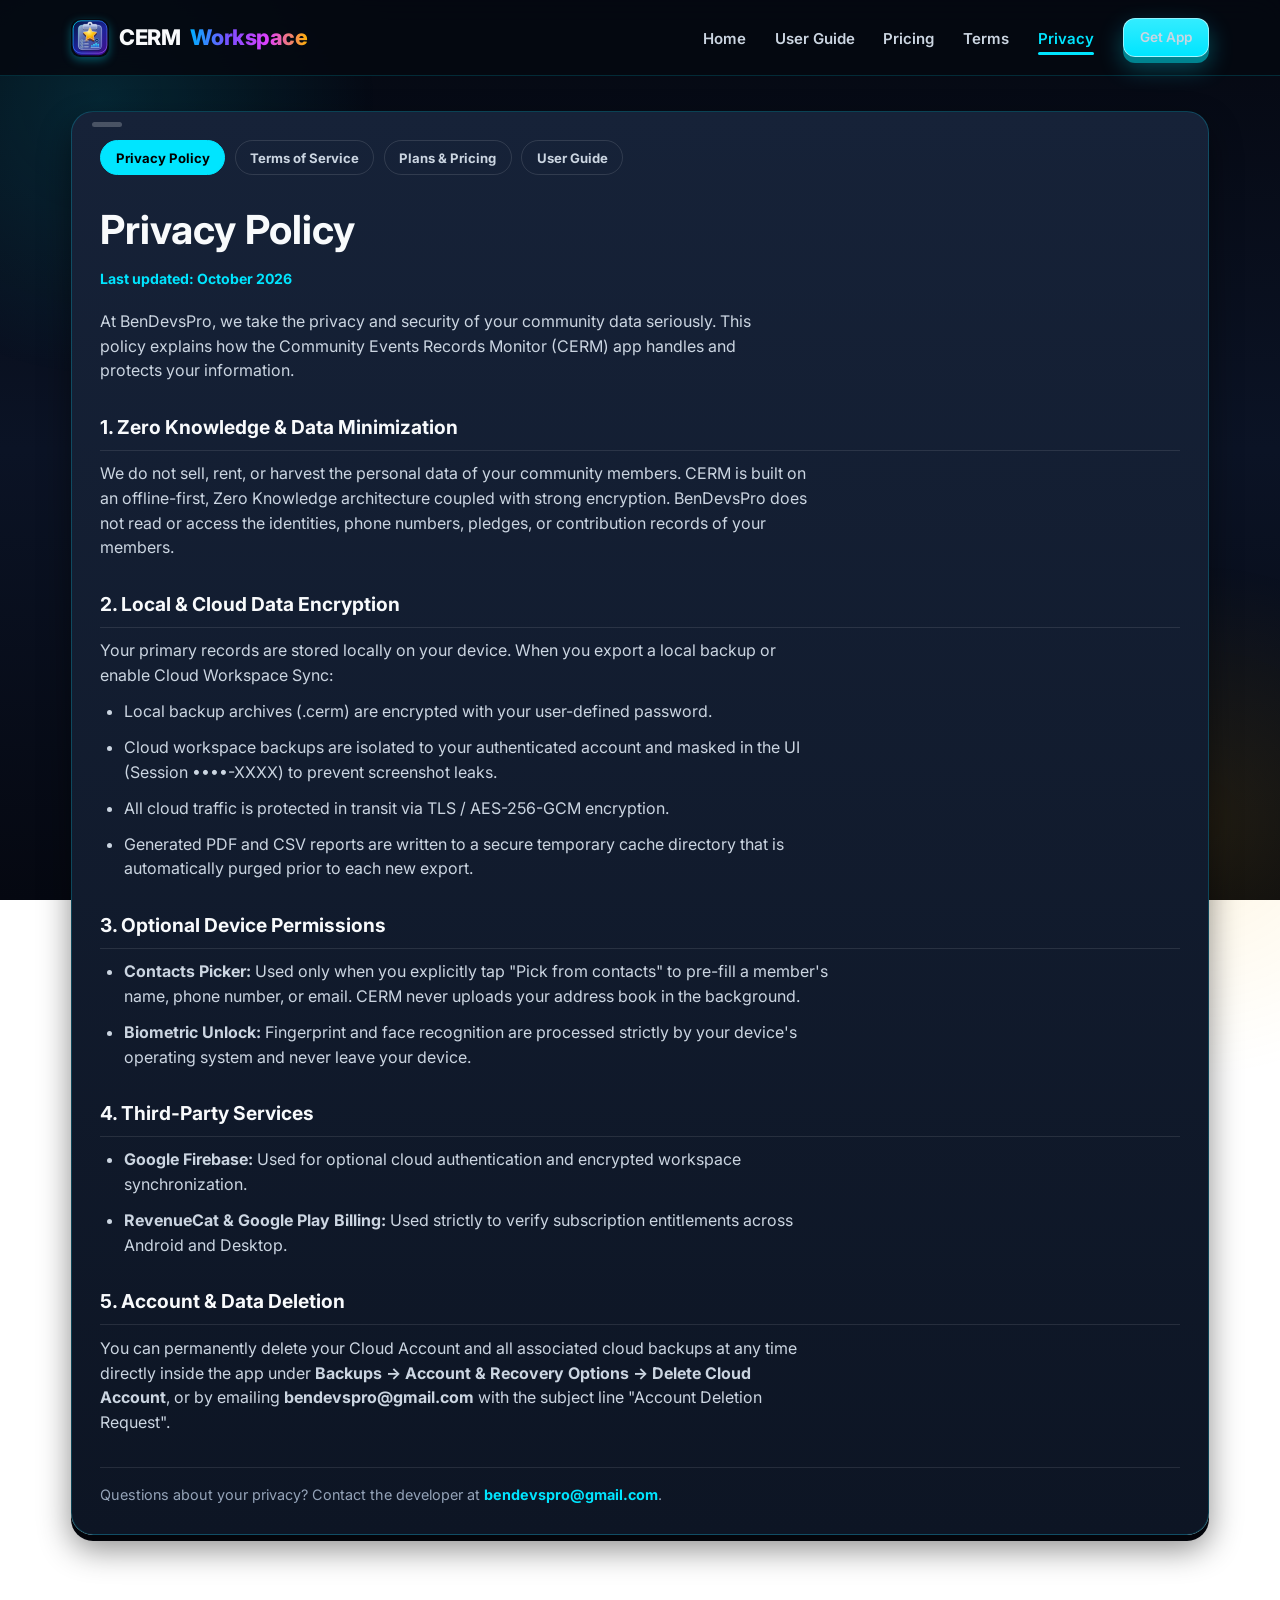
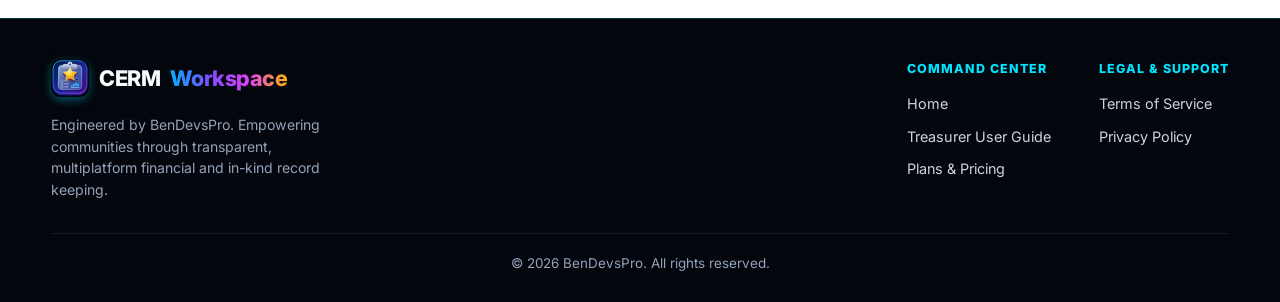
==== commit bda9aaaf: "Update privacy-policy.html" ====
--- a/privacy-policy.html
+++ b/privacy-policy.html
@@ -15,7 +15,7 @@
     <header>
         <nav>
             <a href="index.html" class="logo">
-                <span class="logo-medallion">★</span>
+                <img src="favicon.svg" alt="CERM Icon" width="38" height="38" style="border-radius: 9px; box-shadow: 0 3px 10px rgba(0, 229, 255, 0.35);">
                 CERM <span>Workspace</span>
             </a>
             <button class="nav-toggle" aria-label="Toggle navigation" aria-expanded="false">
@@ -86,7 +86,7 @@
         <div class="footer-inner">
             <div class="footer-brand">
                 <a href="index.html" class="logo">
-                    <span class="logo-medallion">★</span>
+                    <img src="favicon.svg" alt="CERM Icon" width="38" height="38" style="border-radius: 9px; box-shadow: 0 3px 10px rgba(0, 229, 255, 0.35);">
                     CERM <span>Workspace</span>
                 </a>
                 <p class="footer-tagline">Engineered by BenDevsPro. Empowering communities through transparent, multiplatform financial and in-kind record keeping.</p>
@@ -114,4 +114,4 @@
 
     <script src="script.js"></script>
 </body>
-</html>+</html>
